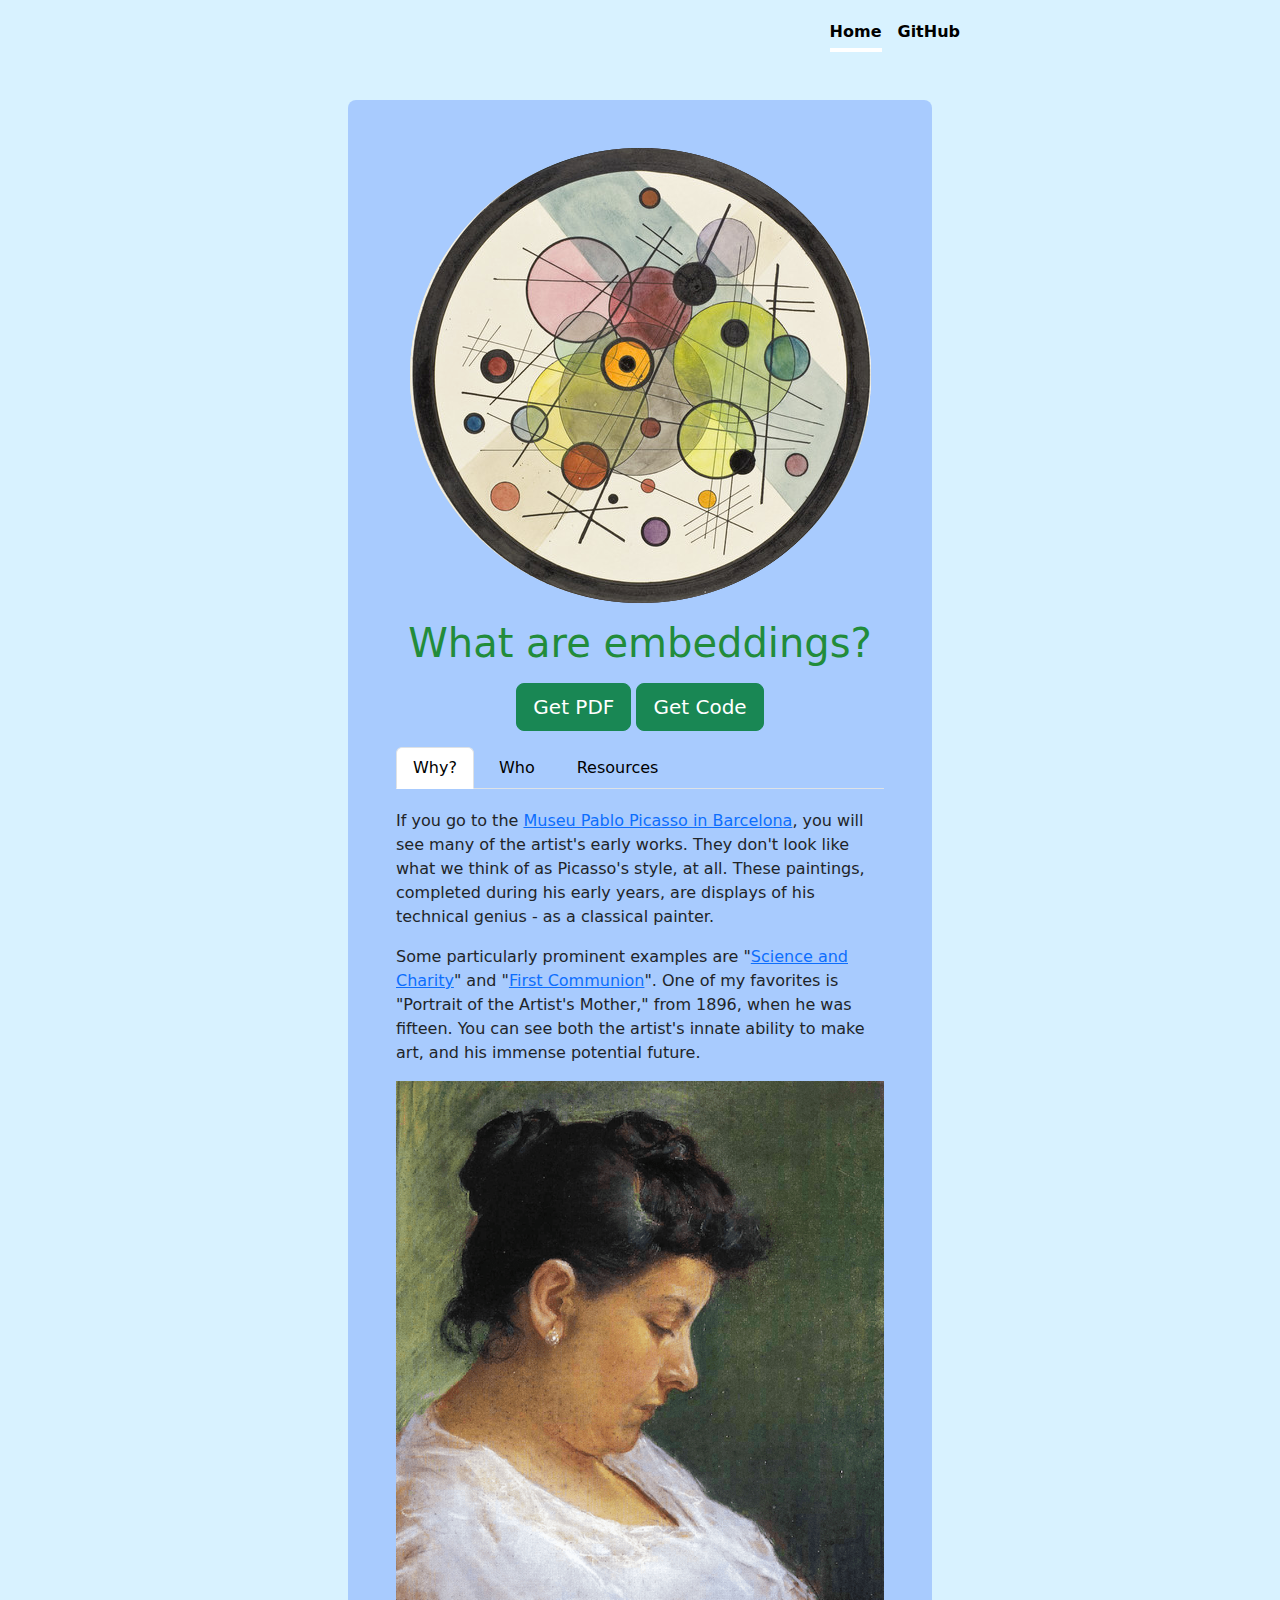
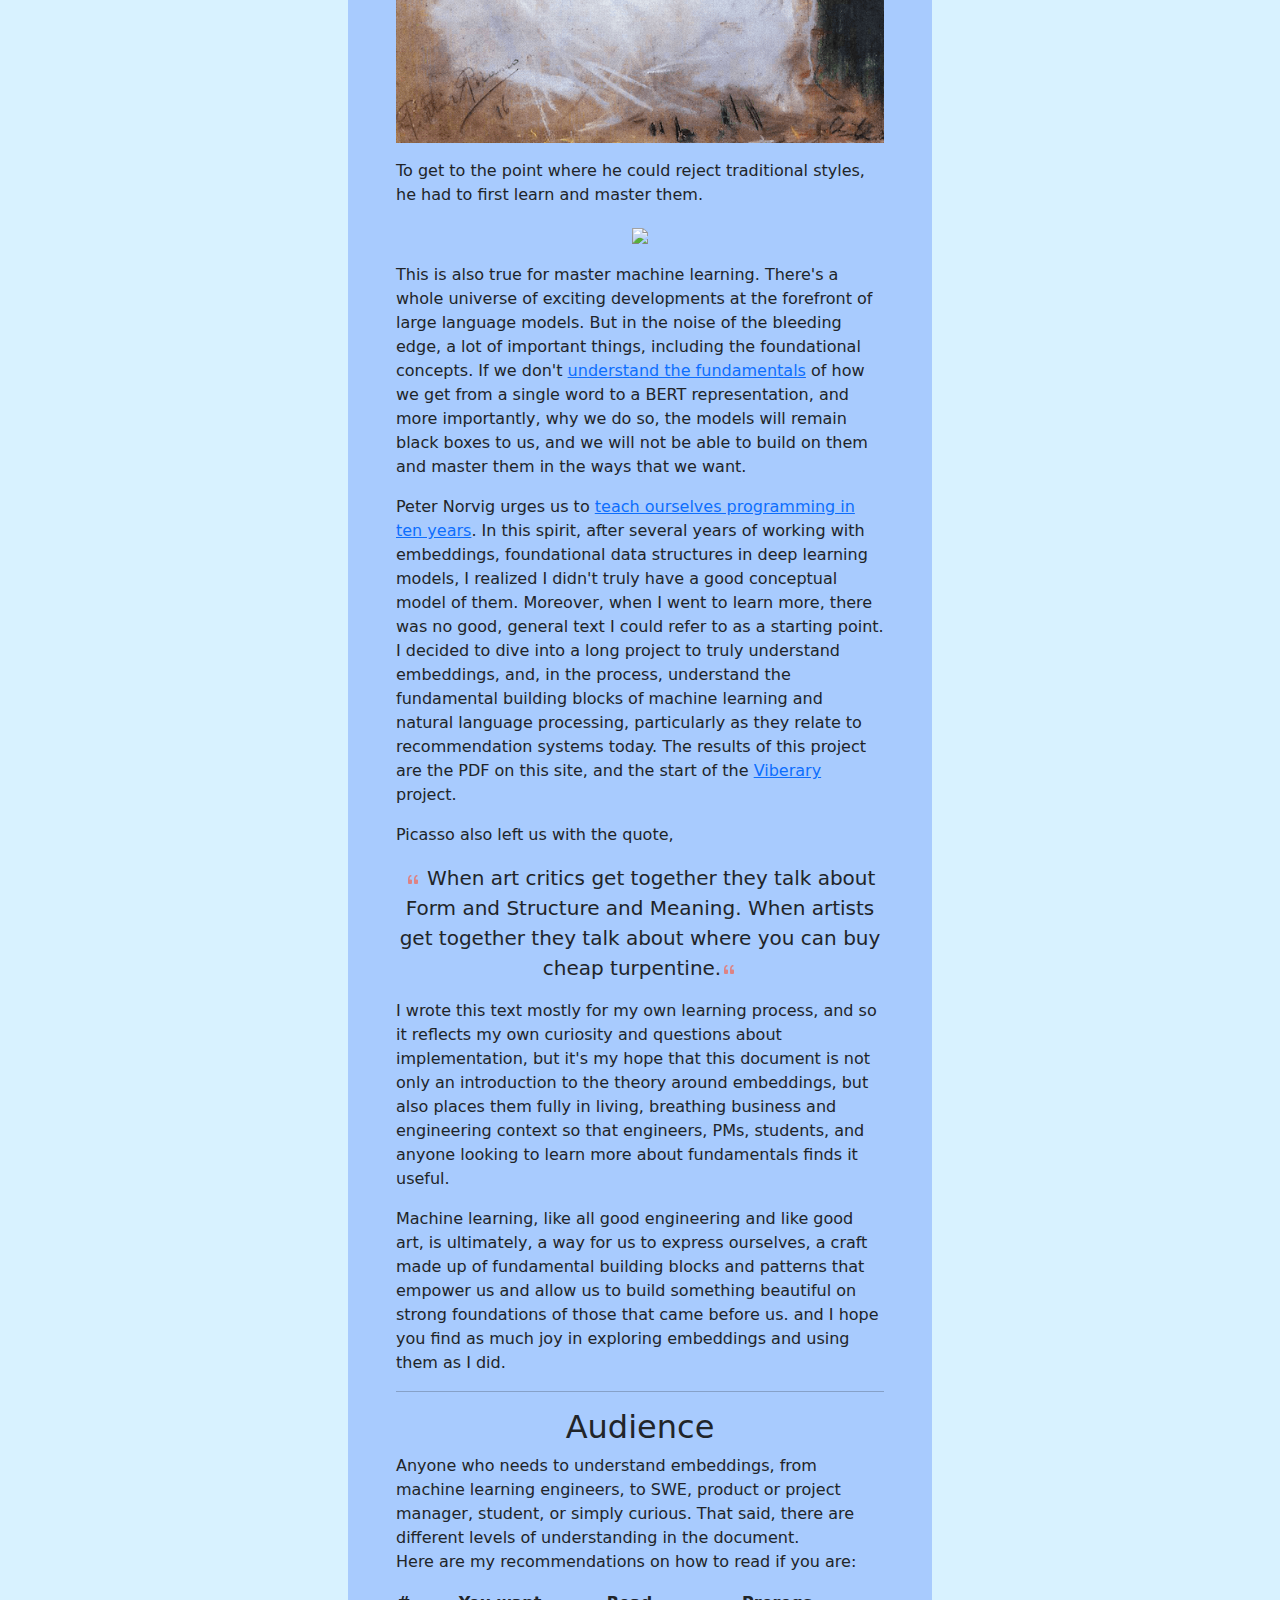
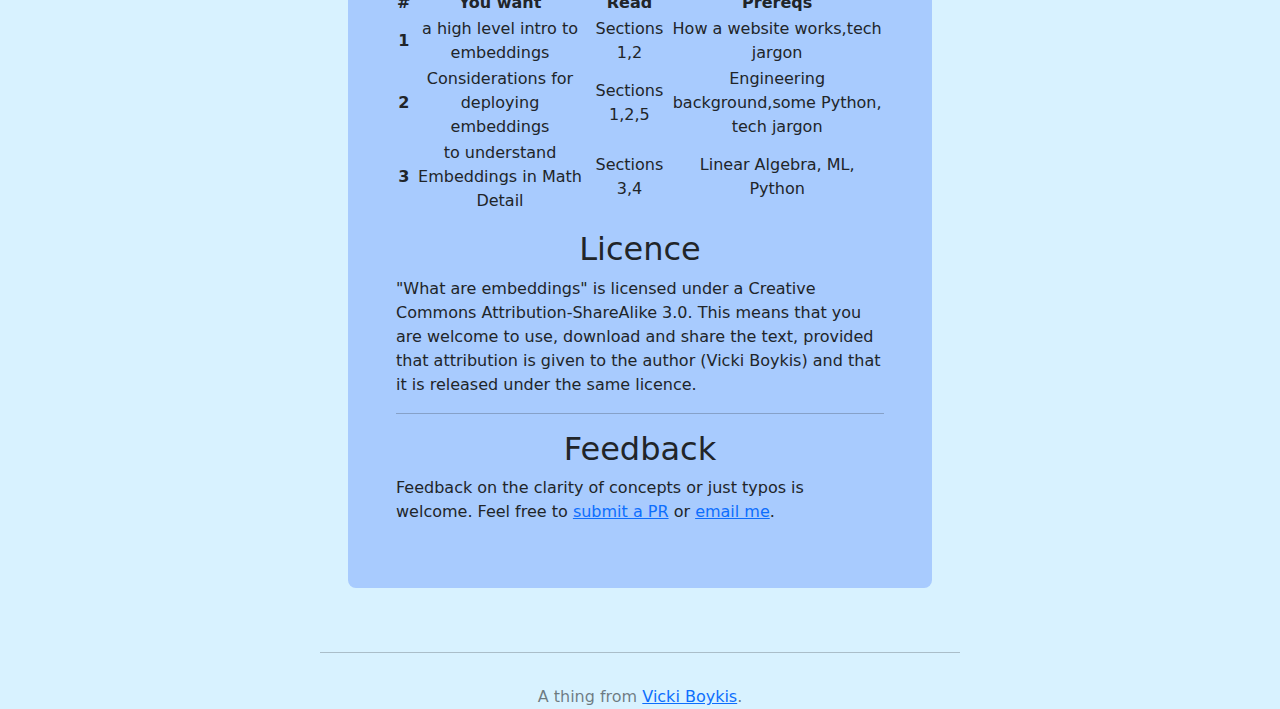
==== docs/index.html @ a4d30e8c "text" ====
<!doctype html>
<html lang="en" class="h-100">

<head>
    <title>What are embeddings?</title>
    <meta name="description" content="A deep-dive into machine learning embeddings. ">

    <!-- Google / Search Engine Tags -->
    <meta itemprop="name" content="machine learning, embeddings, deep learning, vector search">
    <meta itemprop="description" content="A deep-dive into machine learning embeddings. ">
    <meta itemprop="image"
        content="https://raw.githubusercontent.com/veekaybee/what_are_embeddings/site/docs/assets/kandinsky.png">

    <!-- Facebook Meta Tags -->
    <meta property="og:url" content="http://vickiboykis.com/what_are_embeddings/index.html">
    <meta property="og:type" content="website">
    <meta property="og:title" content="What are embeddings?">
    <meta property="og:description" content="A deep-dive into machine learning embeddings. ">
    <meta property="og:image"
        content="https://raw.githubusercontent.com/veekaybee/what_are_embeddings/site/docs/assets/kandinsky.png">

    <!-- Twitter Meta Tags -->
    <meta name="twitter:card" content="summary_large_image">
    <meta name="twitter:title" content="What are embeddings?">
    <meta name="twitter:description" content="A deep-dive into machine learning embeddings. ">
    <meta name="twitter:image"
        content="https://raw.githubusercontent.com/veekaybee/what_are_embeddings/site/docs/assets/kandinsky.png">

    <meta charset="utf-8">
    <meta name="viewport" content="width=device-width, initial-scale=1">

    <link rel="canonical" href="https://getbootstrap.com/docs/5.3/examples/cover/">

    <link href="assets/dist/css/bootstrap.min.css" rel="stylesheet">

    <style>
        .bd-placeholder-img {
            font-size: 1.125rem;
            text-anchor: middle;
            -webkit-user-select: none;
            -moz-user-select: none;
            user-select: none;
        }

        @media (min-width: 768px) {
            .bd-placeholder-img-lg {
                font-size: 3.5rem;
            }
        }

        .b-example-divider {
            height: 3rem;
            background-color: rgba(0, 0, 0, .1);
            border: solid rgba(0, 0, 0, .15);
            border-width: 1px 0;
            box-shadow: inset 0 .5em 1.5em rgba(0, 0, 0, .1), inset 0 .125em .5em rgba(0, 0, 0, .15);
        }

        .b-example-vr {
            flex-shrink: 0;
            width: 1.5rem;
            height: 100vh;
        }

        .bi {
            vertical-align: -.125em;
            fill: rgb(221, 131, 132);

        }

        .nav-scroller {
            position: relative;
            z-index: 2;
            height: 2.75rem;
            overflow-y: hidden;
        }

        .nav-scroller .nav {
            display: flex;
            flex-wrap: nowrap;
            padding-bottom: 1rem;
            margin-top: -1px;
            overflow-x: auto;
            text-align: center;
            white-space: nowrap;
            -webkit-overflow-scrolling: touch;
        }

        .blue-div {
            background-color: #a8cbfe;
            ;
        }

        .indigo-text {
            color: #228c3a !important;
        }

        .left-align {
            text-align: left;
        }

        .custom-padding {
            padding-top: 20px;
        }

        img {
            width: auto;
            max-width: 100%;
            height: auto;
        }

        td {
            white-space: normal !important;
            word-wrap: break-word;
        }

        table {
            table-layout: fixed;
        }
    </style>


    <!-- Custom styles for this template -->
    <link href="css/cover.css" rel="stylesheet">
</head>

<body class="text-center">

    <div class="cover-container d-flex w-100 h-100 p-3 mx-auto flex-column">
        <header class="mb-auto">
            <div>
                <nav class="nav nav-masthead justify-content-center text-primary float-md-end">
                    <a class="nav-link fw-bold py-1 px-0 active  text-primary" aria-current="page"
                        href="https://www.vickiboykis.com/what_are_embeddings">Home</a>
                    <a class="nav-link fw-bold py-1 px-0  text-primary"
                        href="https://github.com/veekaybee/what_are_embeddings">GitHub</a>
                </nav>
            </div>
        </header>

        <main class="px-3">
            <div class="container my-5">
                <div class="p-5 text-center blue-div rounded-3">
                    <p><img src="assets/kandinsky.png" width="150" height="150"></p>
                    <h1 class="text-body-emphasis text-primary indigo-text">What are embeddings?</h1>

                    <p class="lead">
                    <div class="row">
                        <div class="col-md-12">
                            <a href="https://github.com/veekaybee/what_are_embeddings/blob/main/embeddings.pdf" button
                                type="button" class="btn btn-lg btn-success mb-2 mb-md-0">Get PDF</a>
                            <a href="https://github.com/veekaybee/what_are_embeddings" button type="button"
                                class="btn btn-lg btn-success">Get Code</a>
                        </div>
                    </div>
                    </p>

                    <ul class="nav nav-tabs gap-2">
                        <li class="nav-item">
                            <a class="nav-link active" aria-current="page" href="index.html">Why?</a>
                        </li>
                        <li class="nav-item">
                            <a class="nav-link" href="about.html">Who</a>
                        </li>
                        <li class="nav-item">
                            <a class="nav-link" href="next.html">Resources</a>
                        </li>
                    </ul>


                    <div class="row custom-padding">
                        <div class="text-left gap-3">
                            <p class="left-align">If you go to the <a href="https://museupicassobcn.cat/en"> Museu Pablo
                                    Picasso in Barcelona</a>, you
                                will see many of the artist's early works. They don't look like what we think of as
                                Picasso's style, at all. These paintings, completed during his early years, are
                                displays of his technical genius - as a classical painter. </p>

                            <p class="left-align">Some particularly prominent examples are "<a
                                    href="https://en.wikipedia.org/wiki/Science_and_Charity">Science
                                    and Charity</a>" and "<a
                                    href="https://www.wikiart.org/en/pablo-picasso/first-communion-1896">First
                                    Communion</a>". One of my favorites is "Portrait of the
                                Artist's Mother," from 1896, when he was fifteen. You can see both the artist's
                                innate ability to make art, and his immense potential future. </p>

                            <p><img src="assets/portrait.png" width="300"></p>

                            <p class="left-align"> To get to the point where he could reject traditional styles, he had
                                to first learn and master them.
                            </p>

                            <p><img src="assets/yellow_hat.png" width="300"></p>

                            <p class="left-align"> This is also true for master machine learning.
                                There's a
                                whole universe
                                of exciting developments at the forefront of large language models. But in the noise of
                                the bleeding edge, a lot of
                                important
                                things, including the foundational concepts. If we don't
                                <a href="https://increment.com/software-architecture/architecture-for-generations/">
                                    understand the fundamentals</a> of how we get from a single word to a BERT
                                representation, and more importantly, why we do so,
                                the models will remain black boxes to us, and we will not be able to build on them and
                                master them in the ways
                                that we want.
                            </p>

                            <p class="left-align"> Peter Norvig urges us to <a
                                    href="https://norvig.com/21-days.html">teach ourselves programming in ten
                                    years</a>. In this spirit, after several years of working with embeddings,
                                foundational data structures in deep learning models,
                                I realized I didn't truly have a good conceptual model of them. Moreover, when I
                                went to learn more, there was no
                                good, general text I could refer to as a starting point.
                                </a>
                                I decided to dive into a long project to truly understand embeddings, and, in the
                                process,
                                understand the fundamental building
                                blocks of machine learning and natural language processing, particularly as they
                                relate to recommendation systems today. The results of this
                                project are the PDF on this site,
                                and the start of the <a href="http://viberary.pizza">Viberary</a> project. </p>

                            <p class=" left-align"> Picasso also left us with the quote,
                            <blockquote class="blockquote"><svg xmlns="http://www.w3.org/2000/svg" width="16"
                                    height="16" fill="currentColor" class="bi bi-quote" viewBox="0 0 16 16">
                                    <path
                                        d="M12 12a1 1 0 0 0 1-1V8.558a1 1 0 0 0-1-1h-1.388c0-.351.021-.703.062-1.054.062-.372.166-.703.31-.992.145-.29.331-.517.559-.683.227-.186.516-.279.868-.279V3c-.579 0-1.085.124-1.52.372a3.322 3.322 0 0 0-1.085.992 4.92 4.92 0 0 0-.62 1.458A7.712 7.712 0 0 0 9 7.558V11a1 1 0 0 0 1 1h2Zm-6 0a1 1 0 0 0 1-1V8.558a1 1 0 0 0-1-1H4.612c0-.351.021-.703.062-1.054.062-.372.166-.703.31-.992.145-.29.331-.517.559-.683.227-.186.516-.279.868-.279V3c-.579 0-1.085.124-1.52.372a3.322 3.322 0 0 0-1.085.992 4.92 4.92 0 0 0-.62 1.458A7.712 7.712 0 0 0 3 7.558V11a1 1 0 0 0 1 1h2Z" />
                                </svg>
                                When art
                                critics
                                get together they talk about Form and Structure and Meaning. When artists get
                                together
                                they talk about where you can buy cheap turpentine.<svg
                                    xmlns="http://www.w3.org/2000/svg" width="16" height="16" fill="currentColor"
                                    class="bi bi-quote" viewBox="0 0 16 16">
                                    <path
                                        d="M12 12a1 1 0 0 0 1-1V8.558a1 1 0 0 0-1-1h-1.388c0-.351.021-.703.062-1.054.062-.372.166-.703.31-.992.145-.29.331-.517.559-.683.227-.186.516-.279.868-.279V3c-.579 0-1.085.124-1.52.372a3.322 3.322 0 0 0-1.085.992 4.92 4.92 0 0 0-.62 1.458A7.712 7.712 0 0 0 9 7.558V11a1 1 0 0 0 1 1h2Zm-6 0a1 1 0 0 0 1-1V8.558a1 1 0 0 0-1-1H4.612c0-.351.021-.703.062-1.054.062-.372.166-.703.31-.992.145-.29.331-.517.559-.683.227-.186.516-.279.868-.279V3c-.579 0-1.085.124-1.52.372a3.322 3.322 0 0 0-1.085.992 4.92 4.92 0 0 0-.62 1.458A7.712 7.712 0 0 0 3 7.558V11a1 1 0 0 0 1 1h2Z" />
                                </svg></blockquote>
                            </p>
                            <p class=" left-align"> I wrote this text mostly for my own learning process, and so it
                                reflects my own curiosity and questions about implementation, but it's my
                                hope that this
                                document
                                is not
                                only an introduction to the theory around embeddings, but also places them fully in
                                living, breathing
                                business and engineering context so that engineers, PMs, students, and anyone
                                looking to
                                learn more about
                                fundamentals finds it useful.</p>

                            <p class=" left-align">Machine learning, like all good engineering and like good art, is
                                ultimately, a way for us to express ourselves, a craft made up of fundamental building
                                blocks and patterns that empower us and
                                allow us to build something
                                beautiful on strong foundations of those that came before us. and I hope you find as
                                much joy in exploring embeddings and using them
                                as I did.</p>

                            <hr>

                            <p class="left-align">
                            <h2>Audience </h2>
                            <p class=" left-align">
                                Anyone who needs to understand embeddings, from machine learning engineers, to SWE,
                                product
                                or project manager, student, or simply curious. That said, there are different levels of
                                understanding in
                                the
                                document. <br>
                                Here are my recommendations on how to read if you are:


                            <table class="table-responsive">
                                <thead>
                                    <tr>
                                        <th scope="col">#</th>
                                        <th scope="col">You want</th>
                                        <th scope="col">Read</th>
                                        <th scope="col">Prereqs</th>
                                    </tr>
                                </thead>
                                <tbody>
                                    <tr>
                                        <th scope="row">1</th>
                                        <td>a high level intro to embeddings</td>
                                        <td>Sections 1,2</td>
                                        <td>How a website works,tech jargon </td>
                                    </tr>
                                    <tr>
                                        <th scope="row">2</th>
                                        <td>Considerations for deploying embeddings</td>
                                        <td>Sections 1,2,5</td>
                                        <td>Engineering background,some Python, tech jargon</td>
                                    </tr>
                                    <tr>
                                        <th scope="row">3</th>
                                        <td>to understand Embeddings in Math Detail</td>
                                        <td>Sections 3,4</td>
                                        <td>Linear Algebra, ML, Python</td>
                                    </tr>
                                </tbody>
                            </table>

                            <p class="left-align">
                            <h2>Licence </h2>

                            <p class="left-align">"What are embeddings" is licensed under a Creative Commons
                                Attribution-ShareAlike
                                3.0. This means that you are welcome to use, download and share the text, provided that
                                attribution is given to the author (Vicki Boykis) and that it is released under the same
                                licence.
                            </p>

                            <hr>

                            <p class="left-align">
                            <h2>Feedback </h2>

                            <p class="left-align">Feedback on the clarity of concepts or just typos is welcome. Feel
                                free to <a href="https://github.com/veekaybee/what_are_embeddings">submit a PR</a> or
                                <a href="mailto:vickiboykis@gmail.com">email me</a>.
                            </p>


                        </div>

                    </div>
                </div>
            </div>
        </main>
        <hr>
    </div></a>


    <footer class="mt-auto text-black-50">
        <p>A thing from <a href="https://vickiboykis.com/">Vicki Boykis</a>.</p>
    </footer>
    </div>

</body>



</html>
---- docs/css/cover.css ----
/*
 * Globals
 */


/* Custom default button */
.btn-light,
.btn-light:hover,
.btn-light:focus {
  color: #333;
  text-shadow: none;
  /* Prevent inheritance from `body` */
}

.text-bg-dark {
  color: black !important;
  background-color: white !important;
}

.nav-link {
  color: black !important;
}


/*
 * Base structure
 */

body {
  text-shadow: none;
  box-shadow: none;
  background-color: rgb(216, 242, 255);
}

.cover-container {
  max-width: 42em;
}


/*
 * Header
 */

.nav-masthead .nav-link {
  color: black;
  border-bottom: .25rem solid transparent;
}

.nav-masthead .nav-link:hover,
.nav-masthead .nav-link:focus {
  border-bottom-color: black;
}

.nav-masthead .nav-link+.nav-link {
  margin-left: 1rem;
}

.nav-masthead .active {
  color: #fff;
  border-bottom-color: #fff;
}
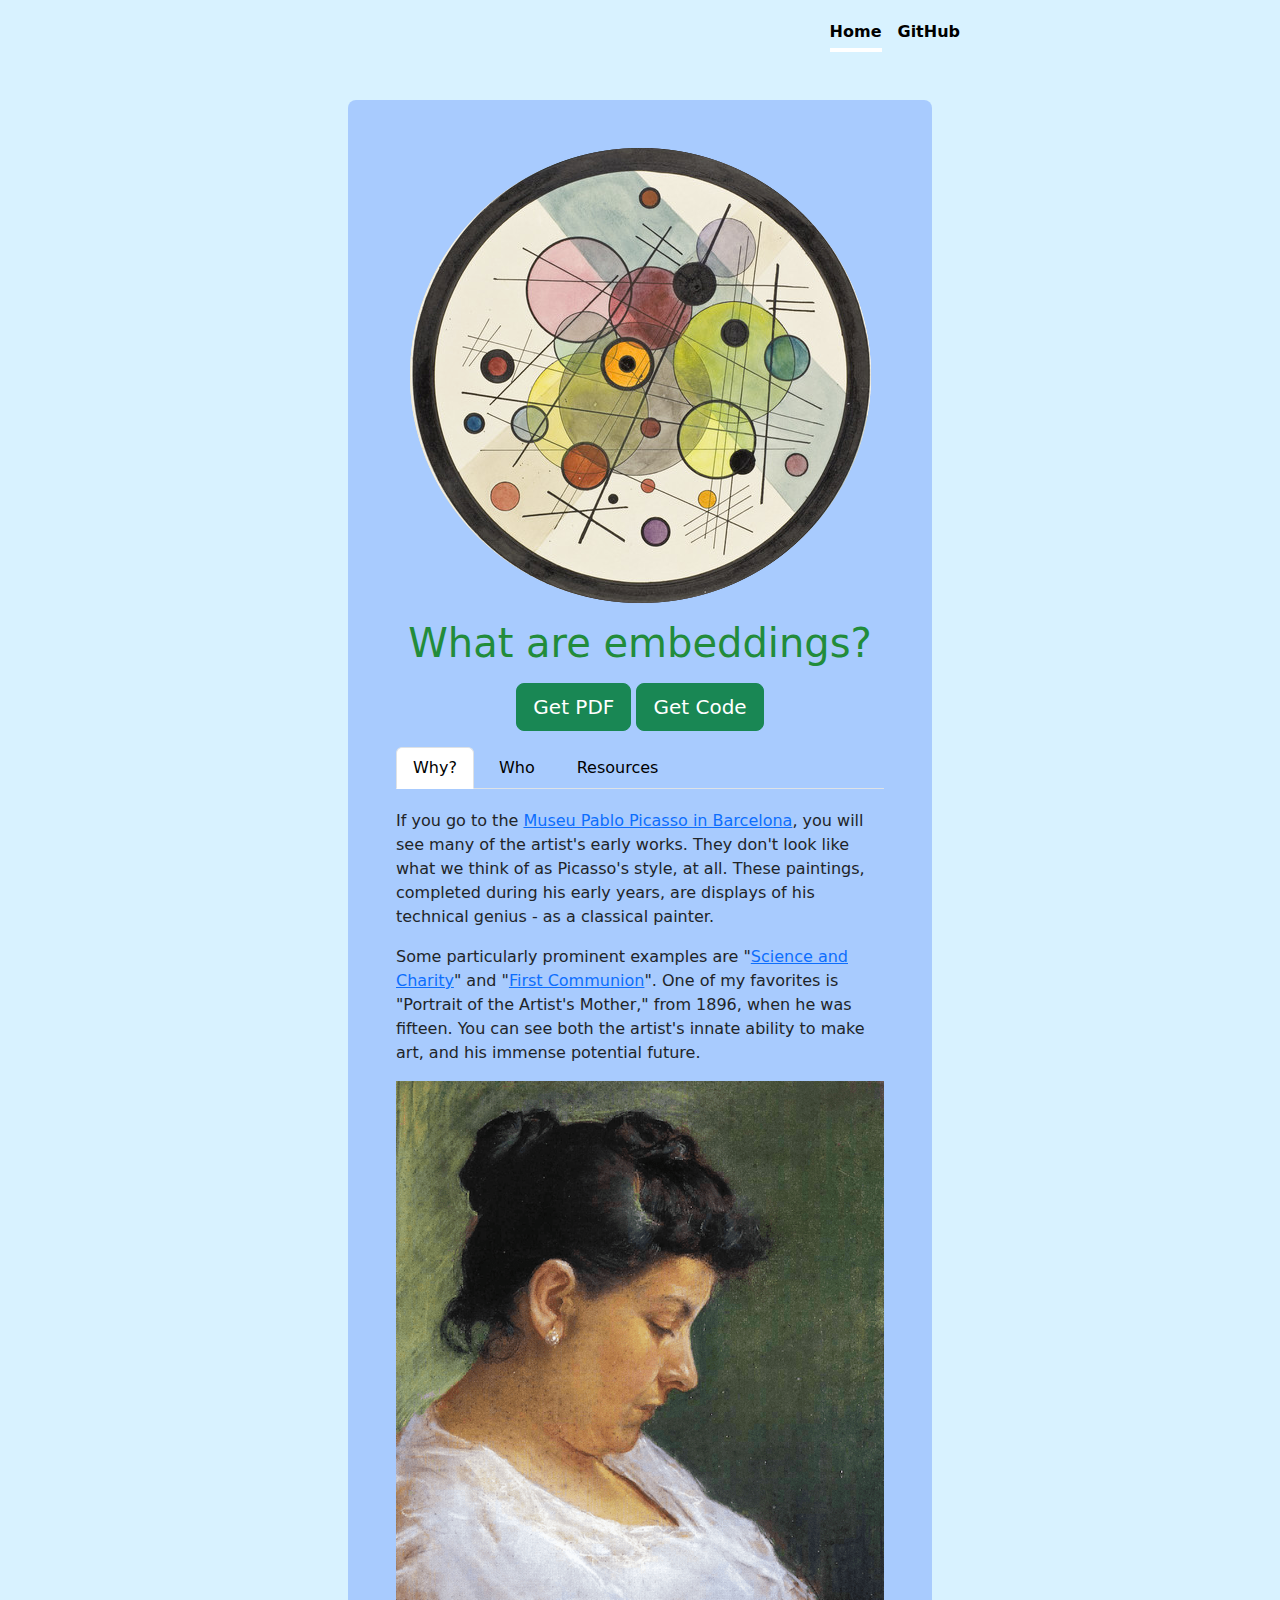
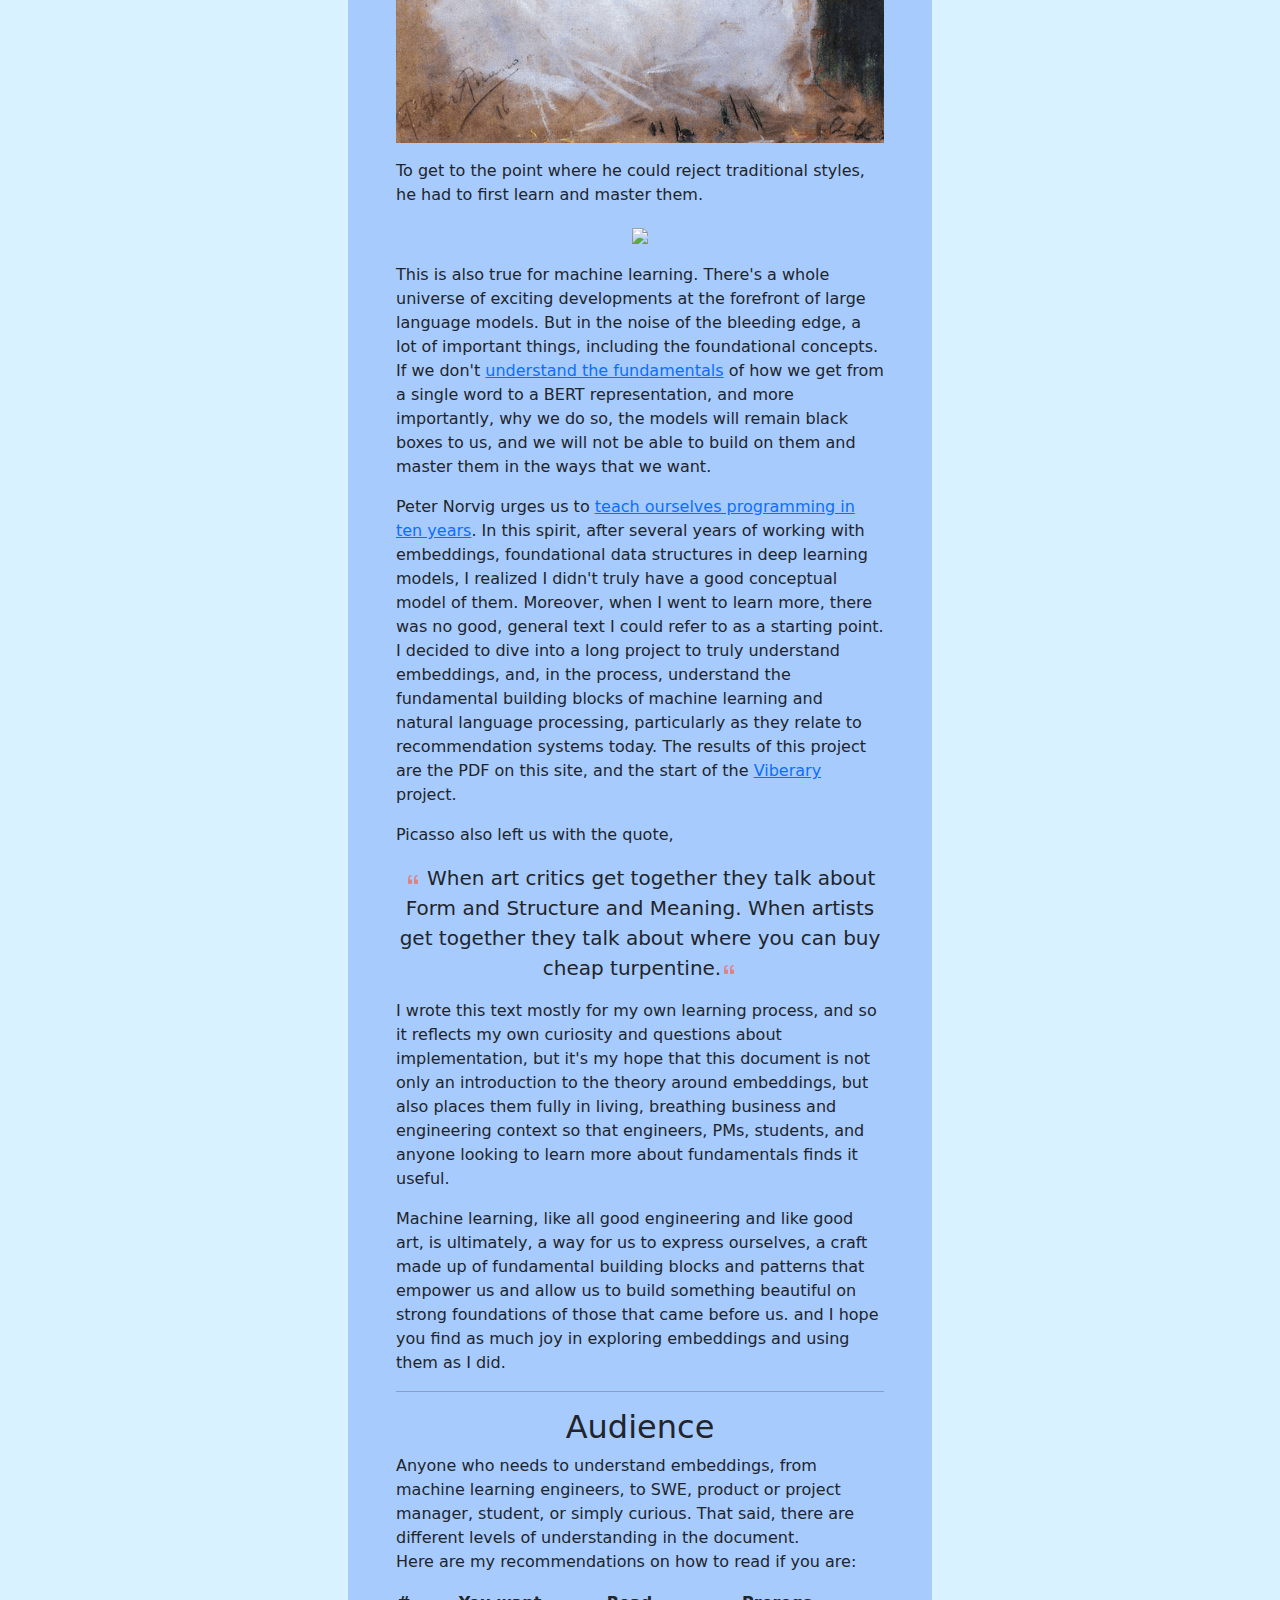
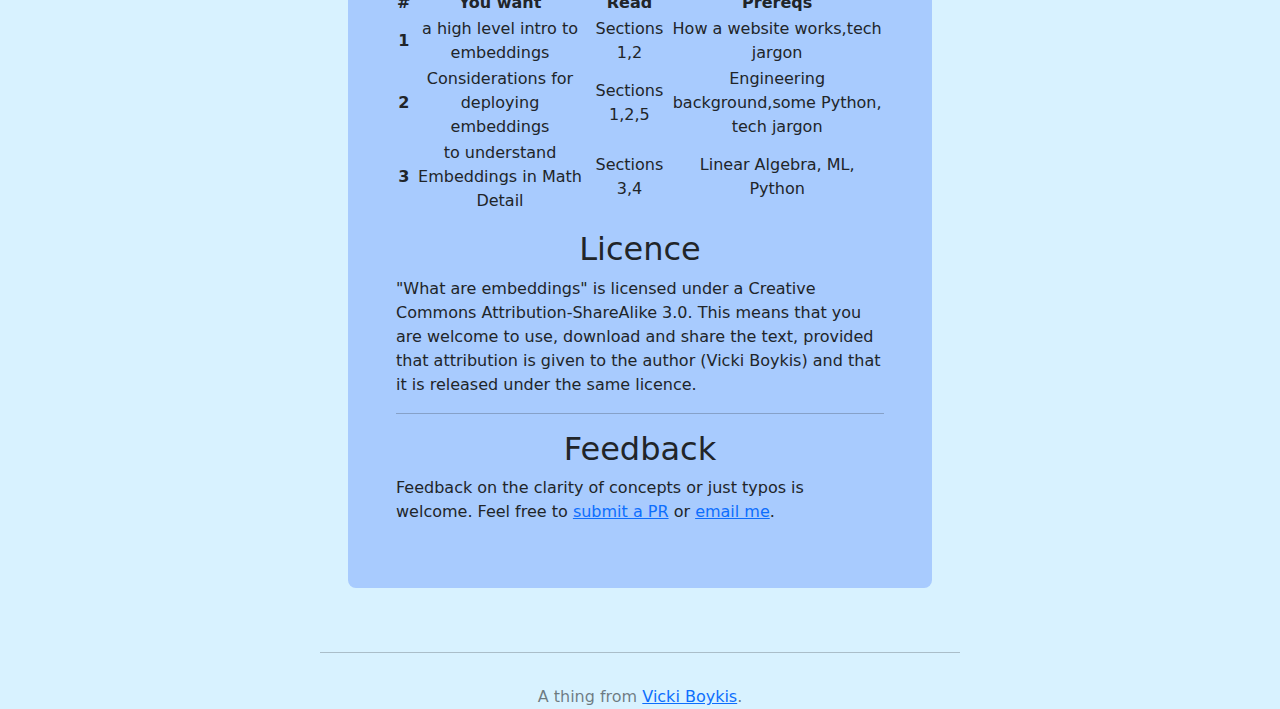
==== commit 8c857907: "typo fix" ====
--- a/docs/index.html
+++ b/docs/index.html
@@ -192,7 +192,7 @@
 
                             <p><img src="assets/yellow_hat.png" width="300"></p>
 
-                            <p class="left-align"> This is also true for master machine learning.
+                            <p class="left-align"> This is also true for machine learning.
                                 There's a
                                 whole universe
                                 of exciting developments at the forefront of large language models. But in the noise of
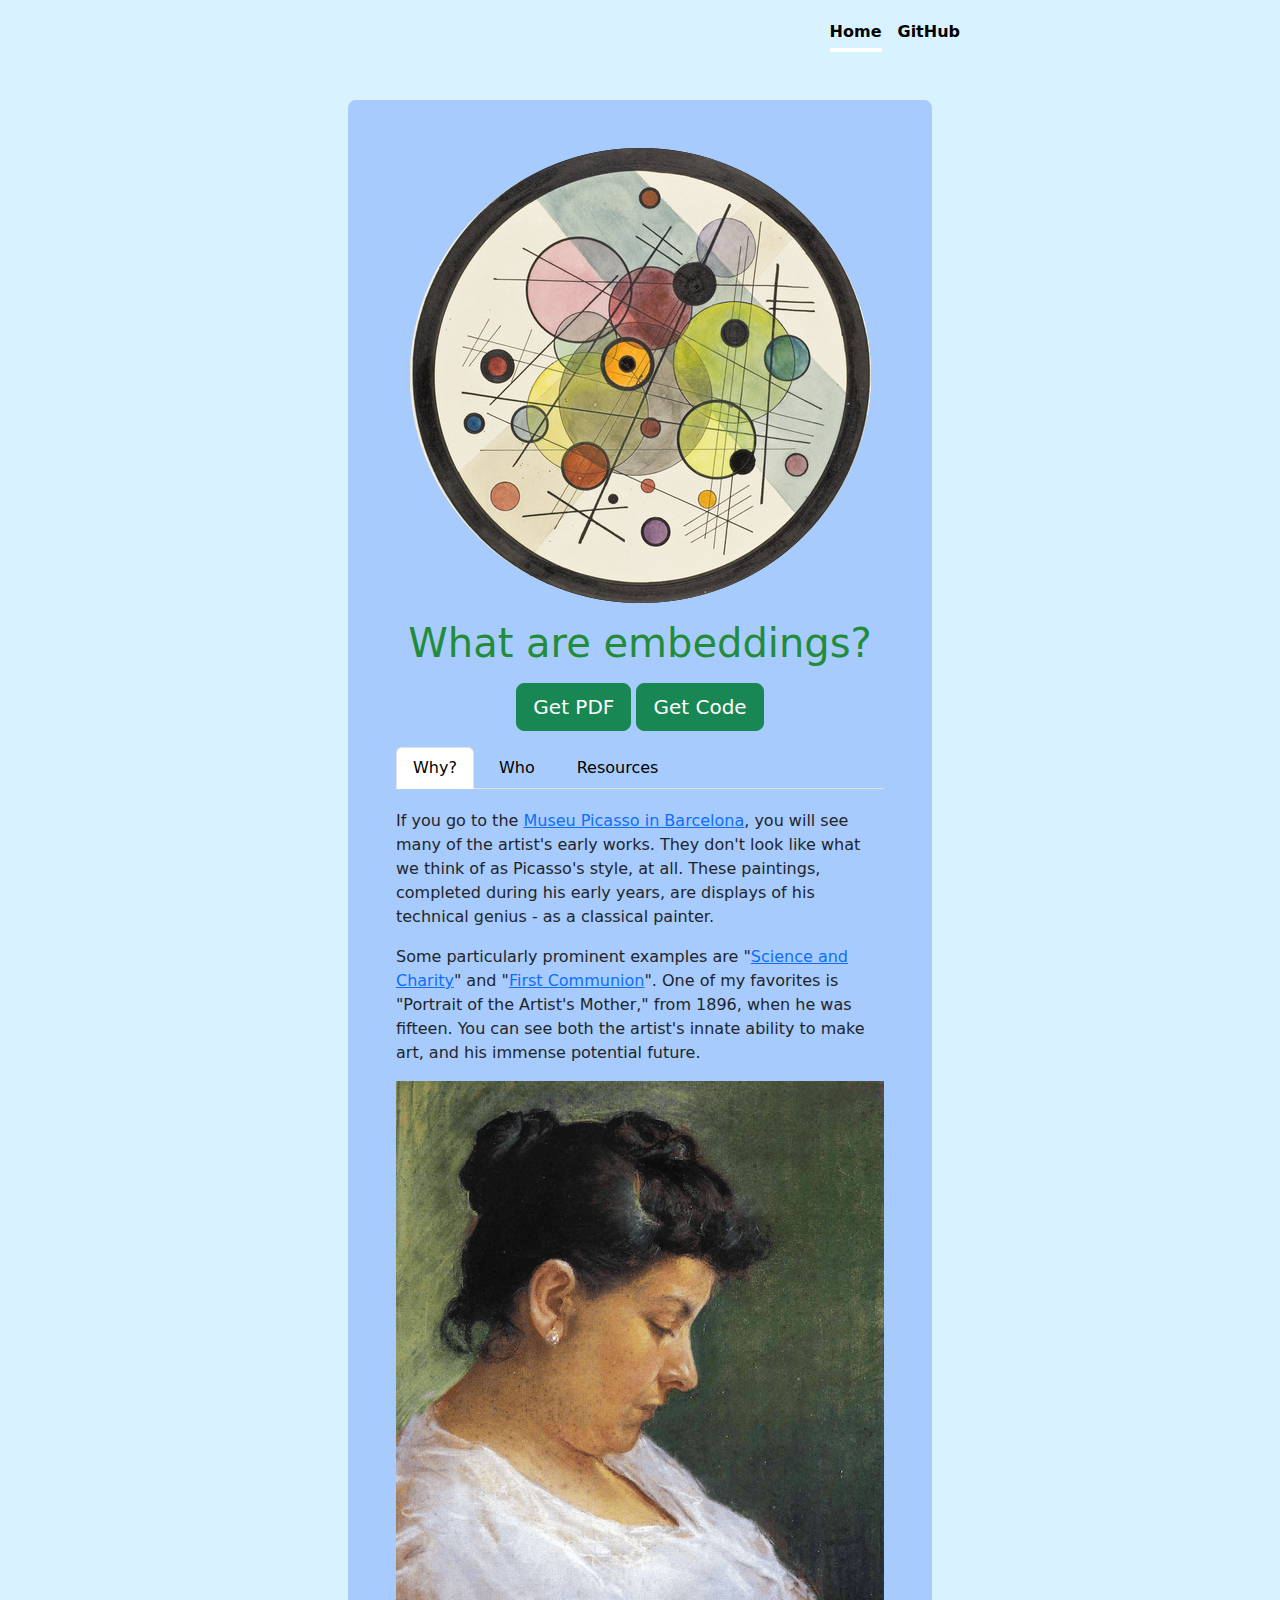
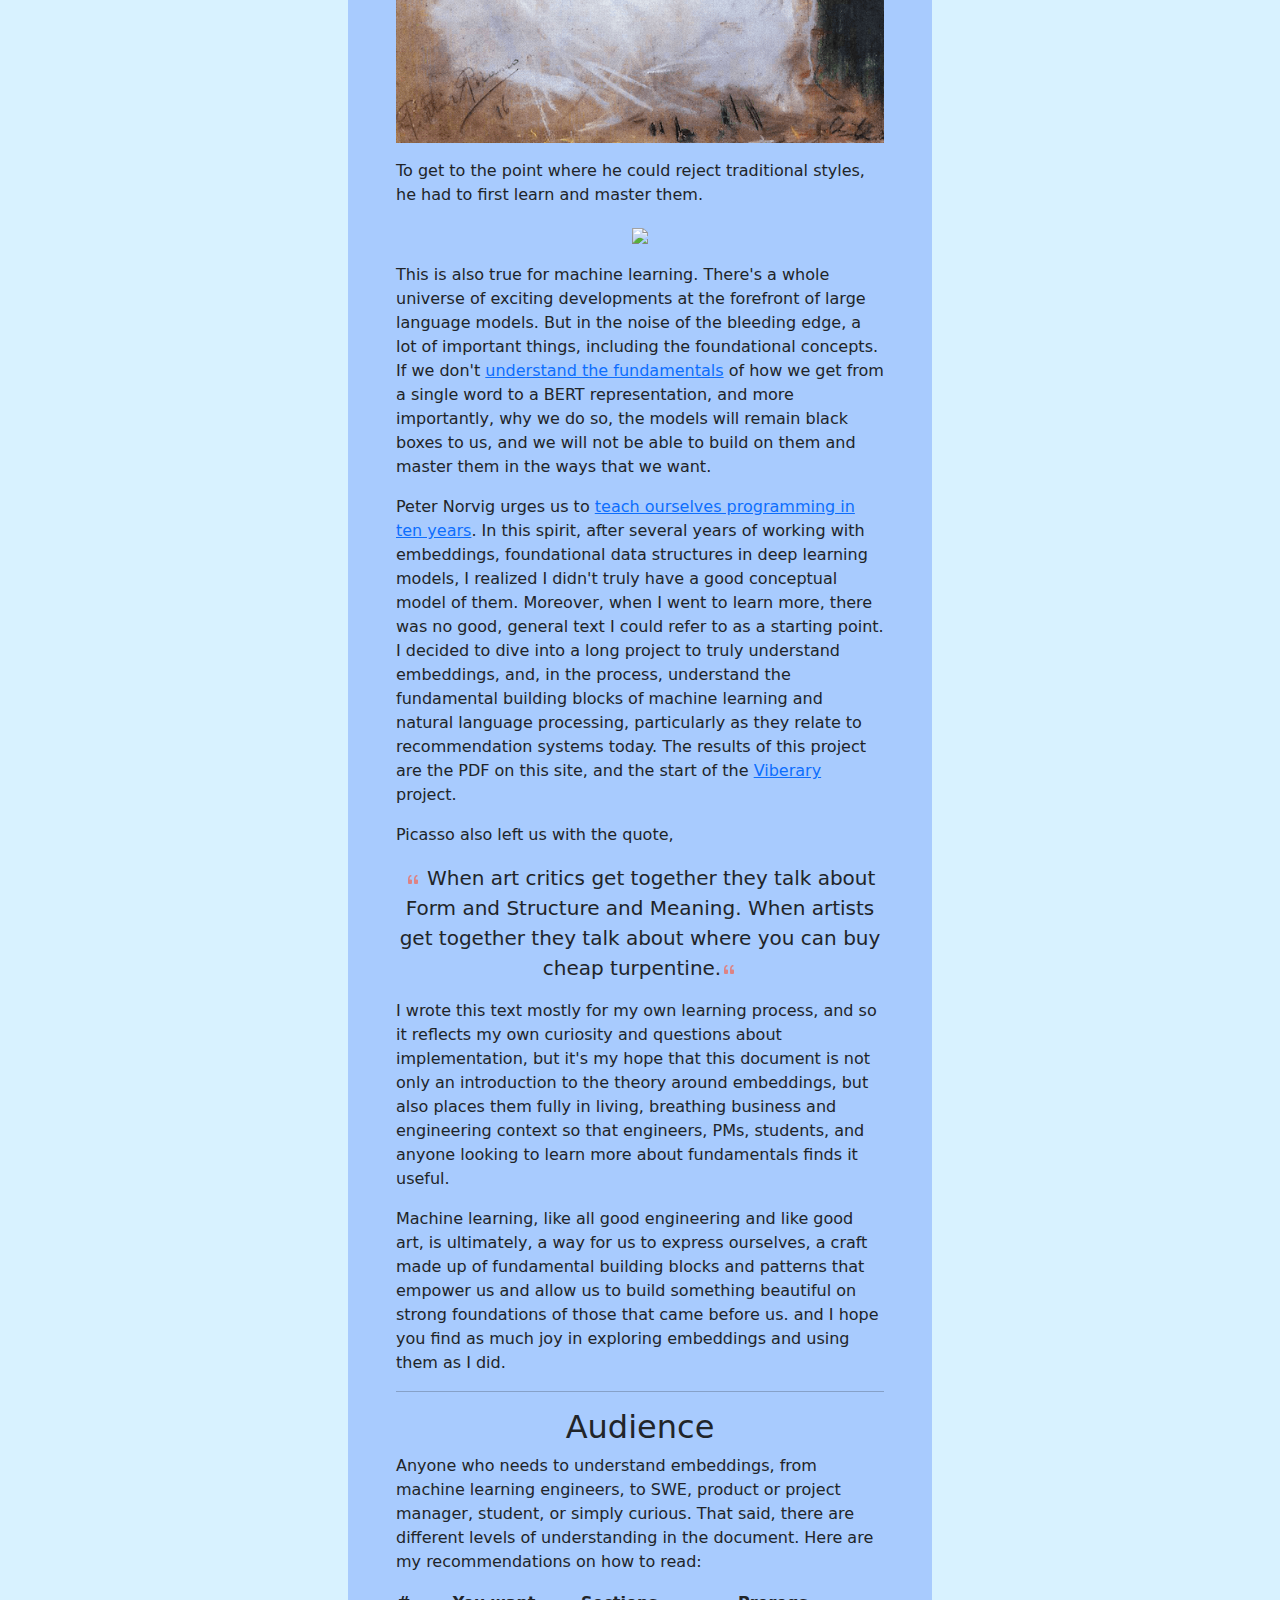
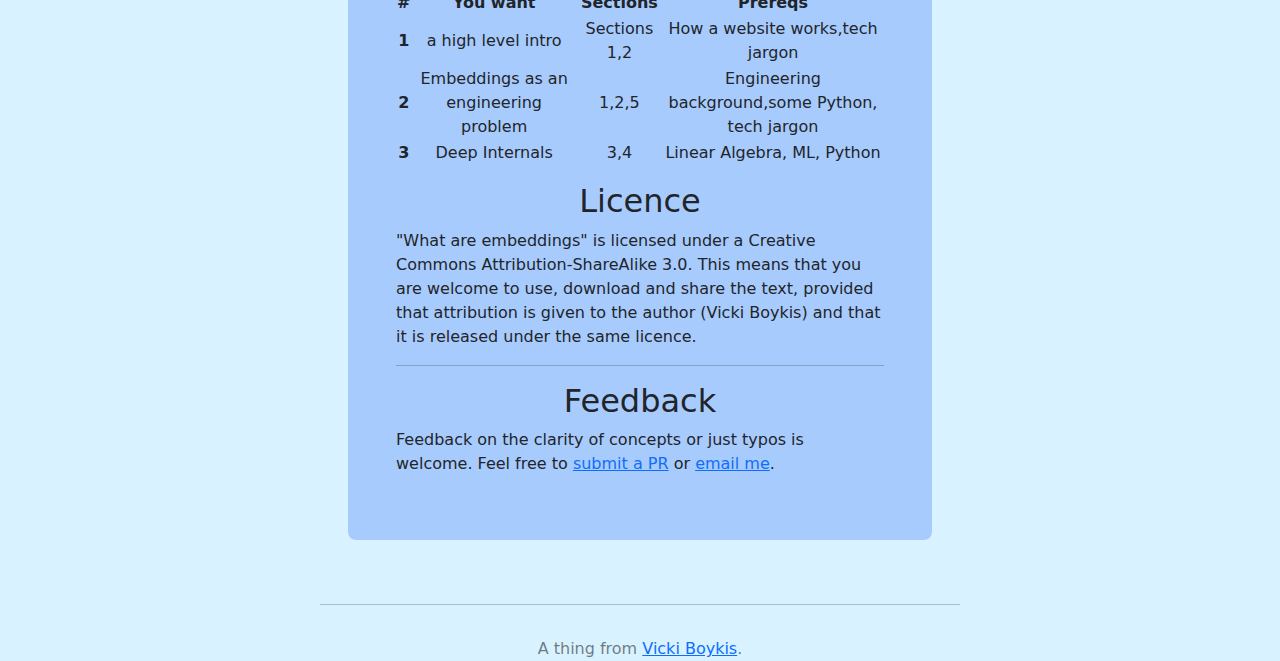
==== commit 74e3a4d3: "link" ====
--- a/docs/index.html
+++ b/docs/index.html
@@ -170,7 +170,7 @@
 
                     <div class="row custom-padding">
                         <div class="text-left gap-3">
-                            <p class="left-align">If you go to the <a href="https://museupicassobcn.cat/en"> Museu Pablo
+                            <p class="left-align">If you go to the <a href="https://museupicassobcn.cat/en"> Museu
                                     Picasso in Barcelona</a>, you
                                 will see many of the artist's early works. They don't look like what we think of as
                                 Picasso's style, at all. These paintings, completed during his early years, are
@@ -270,8 +270,7 @@
                                 or project manager, student, or simply curious. That said, there are different levels of
                                 understanding in
                                 the
-                                document. <br>
-                                Here are my recommendations on how to read if you are:
+                                document. Here are my recommendations on how to read:
 
 
                             <table class="table-responsive">
@@ -279,27 +278,27 @@
                                     <tr>
                                         <th scope="col">#</th>
                                         <th scope="col">You want</th>
-                                        <th scope="col">Read</th>
+                                        <th scope="col">Sections</th>
                                         <th scope="col">Prereqs</th>
                                     </tr>
                                 </thead>
                                 <tbody>
                                     <tr>
                                         <th scope="row">1</th>
-                                        <td>a high level intro to embeddings</td>
+                                        <td>a high level intro</td>
                                         <td>Sections 1,2</td>
                                         <td>How a website works,tech jargon </td>
                                     </tr>
                                     <tr>
                                         <th scope="row">2</th>
-                                        <td>Considerations for deploying embeddings</td>
-                                        <td>Sections 1,2,5</td>
+                                        <td>Embeddings as an engineering problem</td>
+                                        <td>1,2,5</td>
                                         <td>Engineering background,some Python, tech jargon</td>
                                     </tr>
                                     <tr>
                                         <th scope="row">3</th>
-                                        <td>to understand Embeddings in Math Detail</td>
-                                        <td>Sections 3,4</td>
+                                        <td>Deep Internals</td>
+                                        <td>3,4</td>
                                         <td>Linear Algebra, ML, Python</td>
                                     </tr>
                                 </tbody>
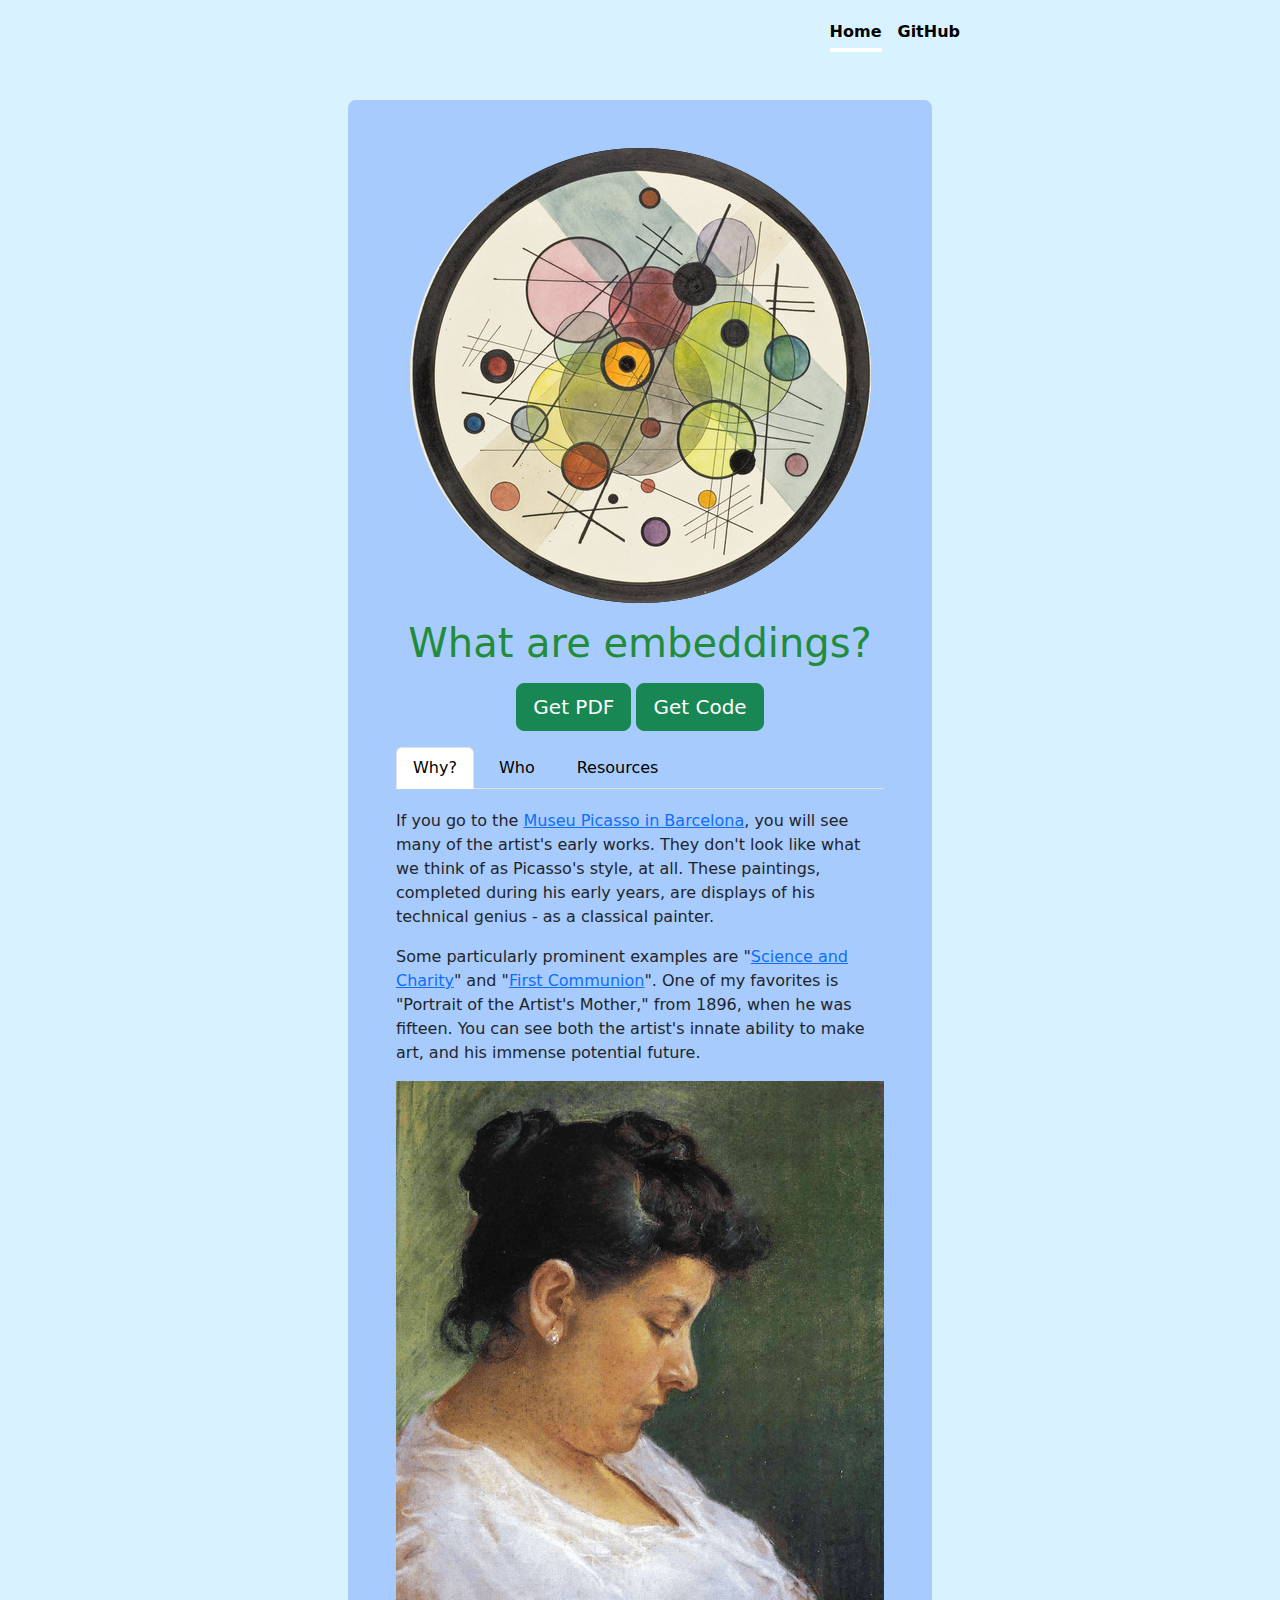
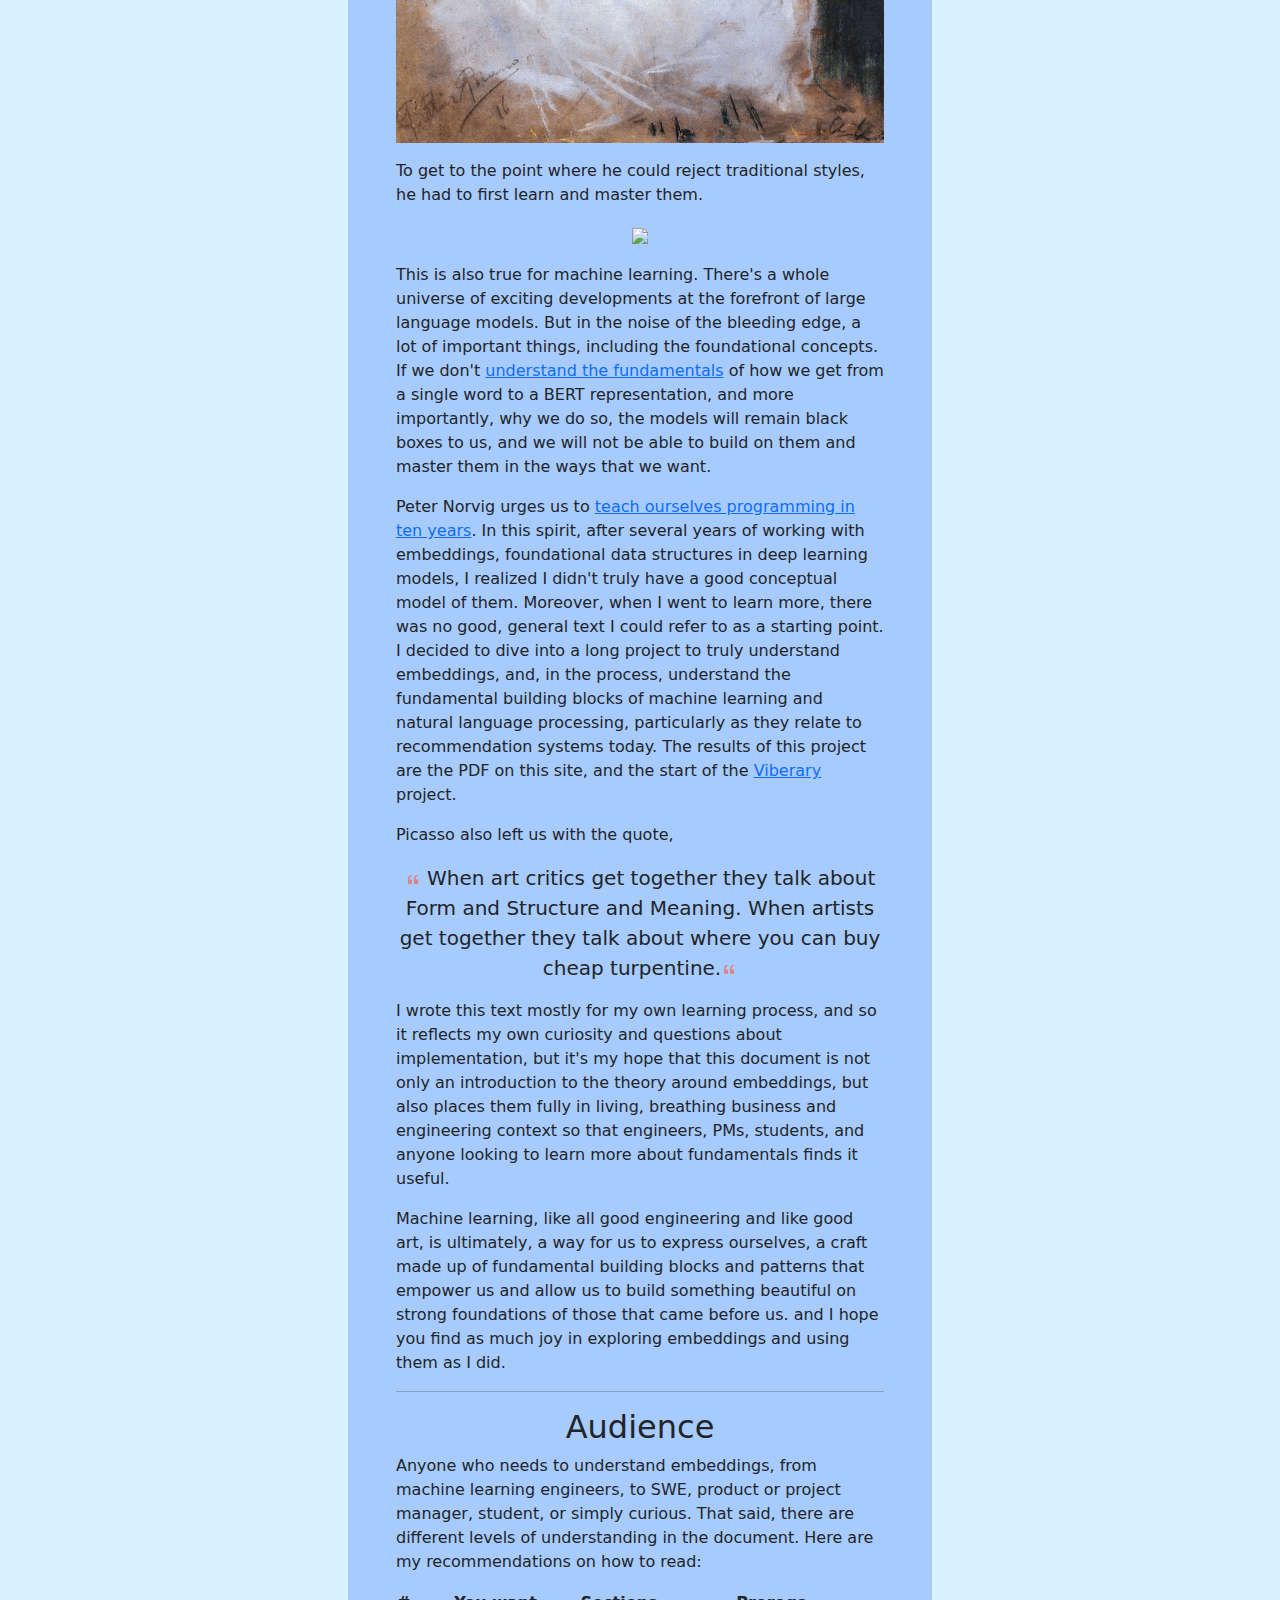
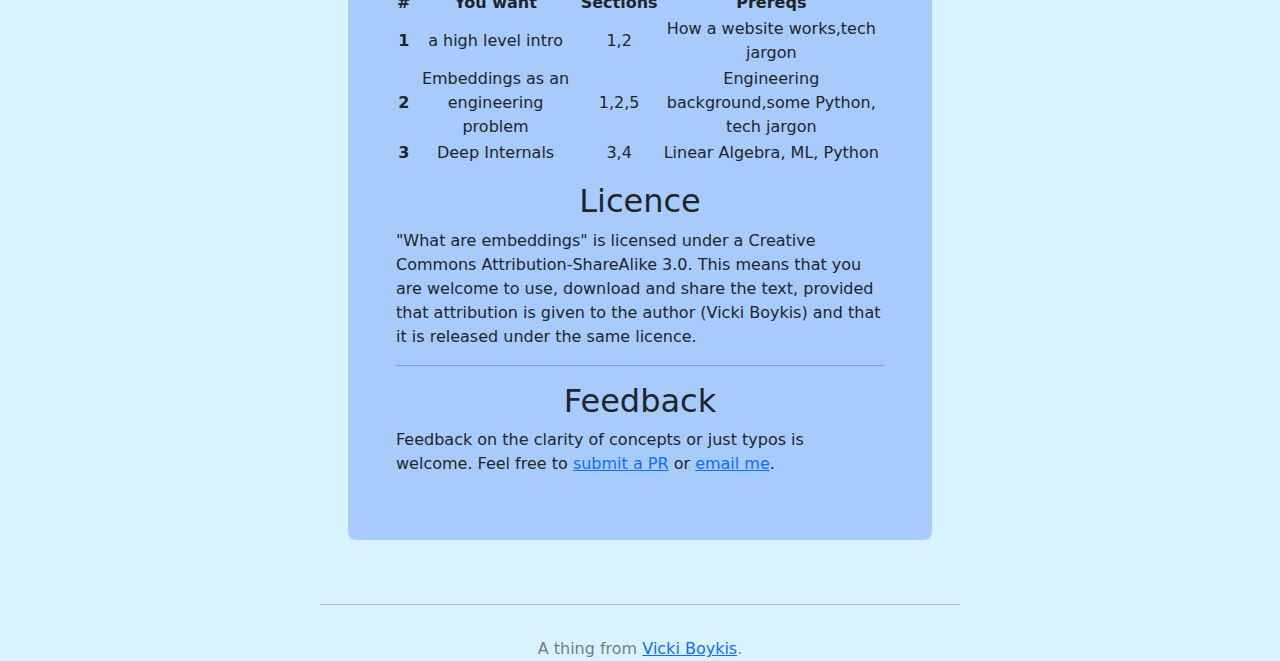
==== commit 6b45ec5f: "fix table" ====
--- a/docs/index.html
+++ b/docs/index.html
@@ -286,7 +286,7 @@
                                     <tr>
                                         <th scope="row">1</th>
                                         <td>a high level intro</td>
-                                        <td>Sections 1,2</td>
+                                        <td>1,2</td>
                                         <td>How a website works,tech jargon </td>
                                     </tr>
                                     <tr>
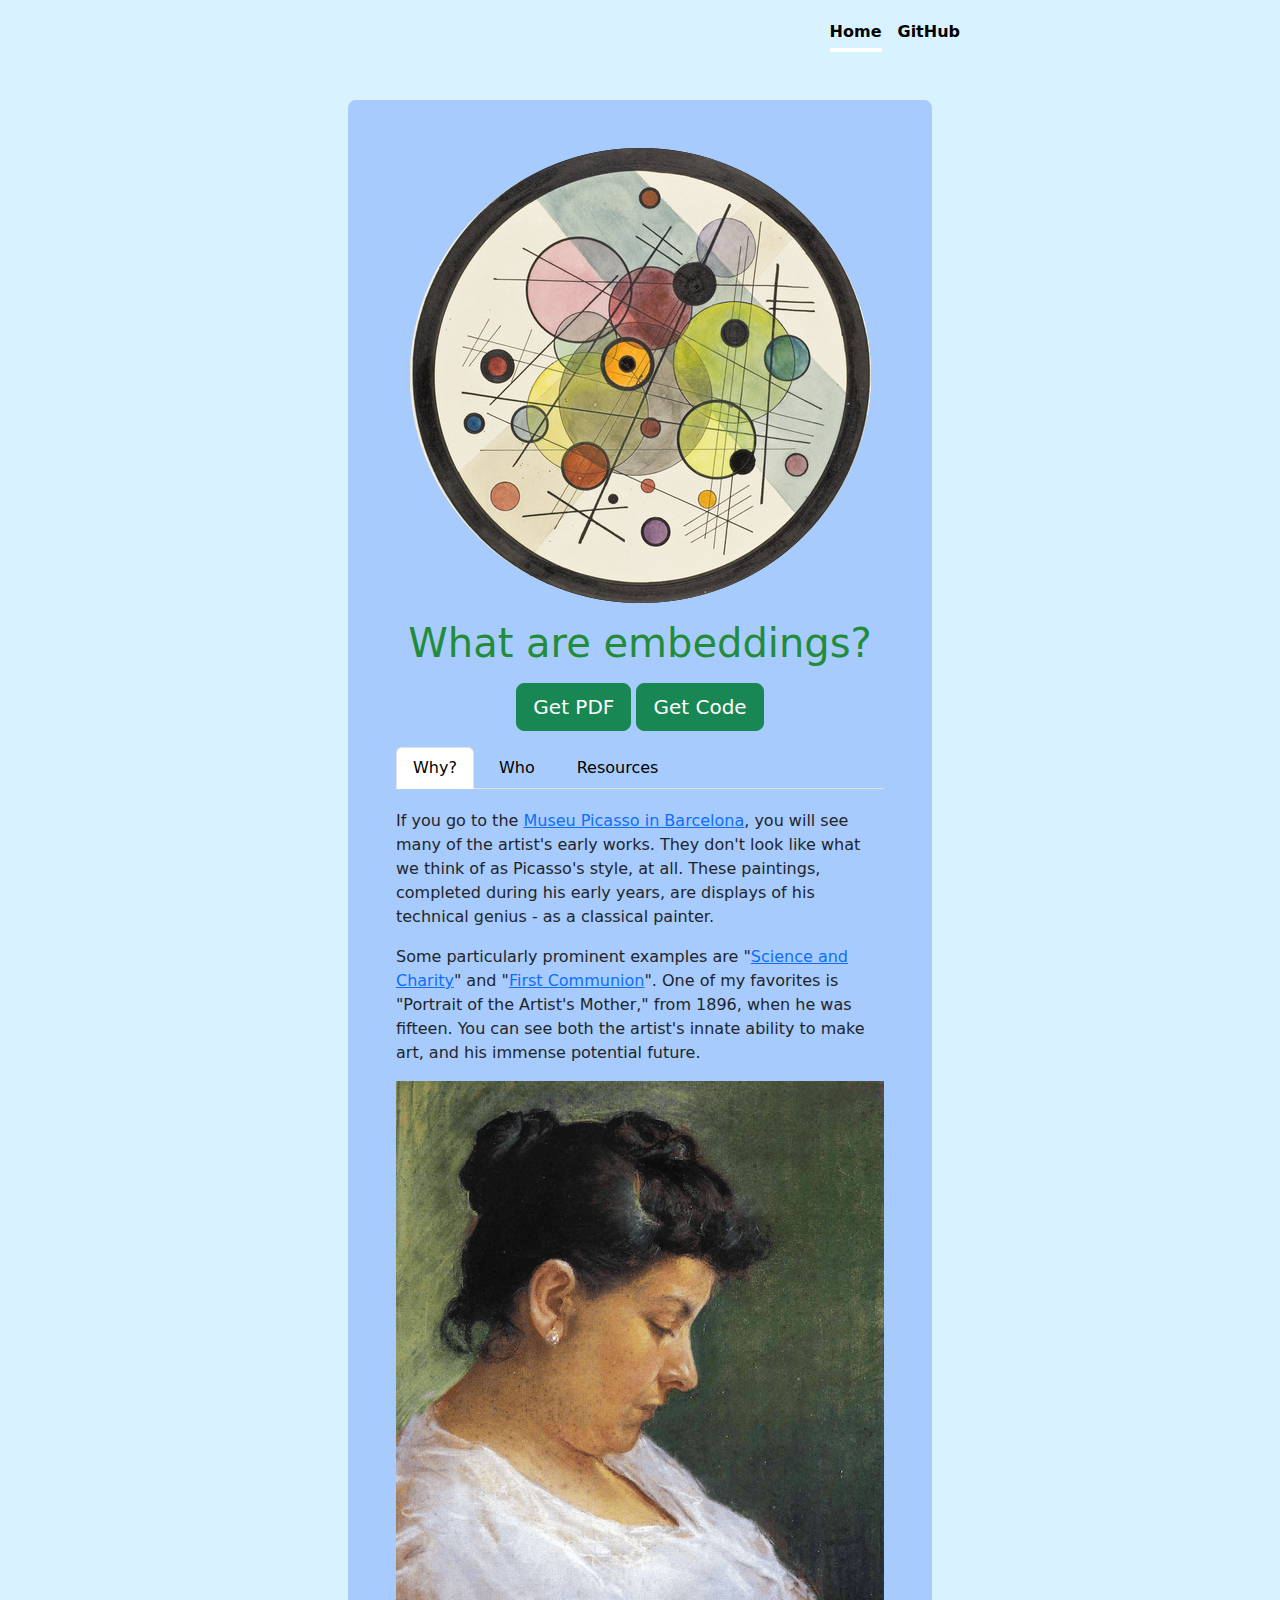
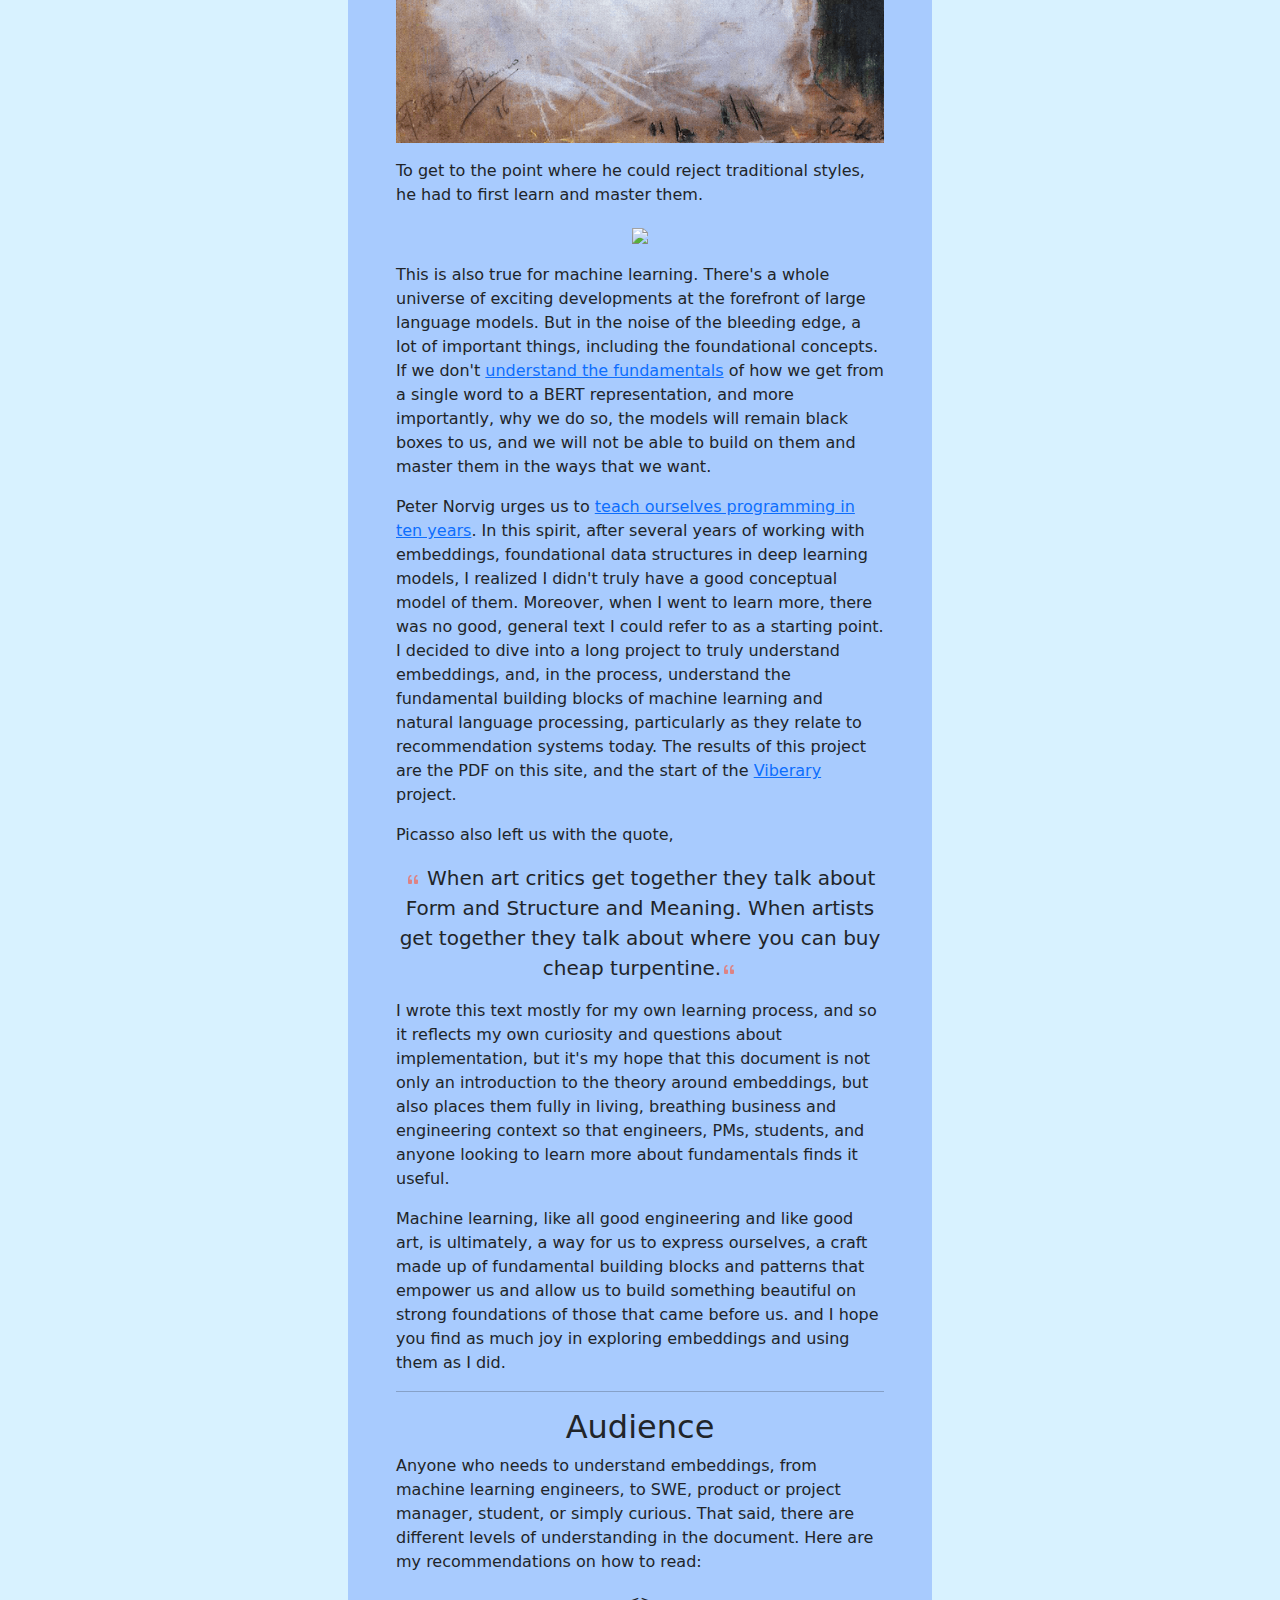
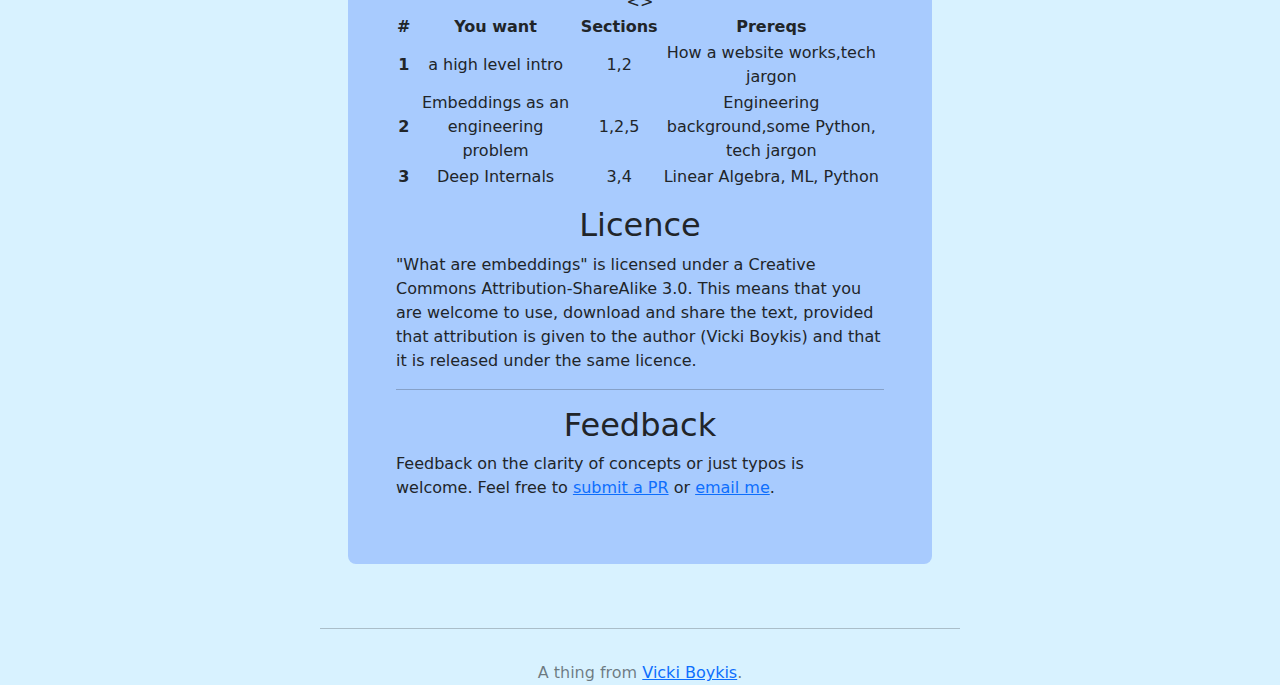
==== commit c123355b: "table" ====
--- a/docs/index.html
+++ b/docs/index.html
@@ -272,45 +272,48 @@
                                 the
                                 document. Here are my recommendations on how to read:
 
-
-                            <table class="table-responsive">
-                                <thead>
-                                    <tr>
-                                        <th scope="col">#</th>
-                                        <th scope="col">You want</th>
-                                        <th scope="col">Sections</th>
-                                        <th scope="col">Prereqs</th>
-                                    </tr>
-                                </thead>
-                                <tbody>
-                                    <tr>
-                                        <th scope="row">1</th>
-                                        <td>a high level intro</td>
-                                        <td>1,2</td>
-                                        <td>How a website works,tech jargon </td>
-                                    </tr>
-                                    <tr>
-                                        <th scope="row">2</th>
-                                        <td>Embeddings as an engineering problem</td>
-                                        <td>1,2,5</td>
-                                        <td>Engineering background,some Python, tech jargon</td>
-                                    </tr>
-                                    <tr>
-                                        <th scope="row">3</th>
-                                        <td>Deep Internals</td>
-                                        <td>3,4</td>
-                                        <td>Linear Algebra, ML, Python</td>
-                                    </tr>
-                                </tbody>
-                            </table>
+                            <div class="table-responsive">
+                                <table class="table-responsive w-auto">
+                                    <<thead class="thead-light">>
+                                        <tr>
+                                            <th scope="col">#</th>
+                                            <th scope="col">You want</th>
+                                            <th scope="col">Sections</th>
+                                            <th scope="col">Prereqs</th>
+                                        </tr>
+                                        </thead>
+                                        <tbody>
+                                            <tr>
+                                                <th scope="row">1</th>
+                                                <td>a high level intro</td>
+                                                <td>1,2</td>
+                                                <td>How a website works,tech jargon </td>
+                                            </tr>
+                                            <tr>
+                                                <th scope="row">2</th>
+                                                <td>Embeddings as an engineering problem</td>
+                                                <td>1,2,5</td>
+                                                <td>Engineering background,some Python, tech jargon</td>
+                                            </tr>
+                                            <tr>
+                                                <th scope="row">3</th>
+                                                <td>Deep Internals</td>
+                                                <td>3,4</td>
+                                                <td>Linear Algebra, ML, Python</td>
+                                            </tr>
+                                        </tbody>
+                                </table>
+                            </div>
 
                             <p class="left-align">
                             <h2>Licence </h2>
 
                             <p class="left-align">"What are embeddings" is licensed under a Creative Commons
                                 Attribution-ShareAlike
-                                3.0. This means that you are welcome to use, download and share the text, provided that
-                                attribution is given to the author (Vicki Boykis) and that it is released under the same
+                                3.0. This means that you are welcome to use, download and share the text, provided
+                                that
+                                attribution is given to the author (Vicki Boykis) and that it is released under the
+                                same
                                 licence.
                             </p>
 
@@ -320,7 +323,8 @@
                             <h2>Feedback </h2>
 
                             <p class="left-align">Feedback on the clarity of concepts or just typos is welcome. Feel
-                                free to <a href="https://github.com/veekaybee/what_are_embeddings">submit a PR</a> or
+                                free to <a href="https://github.com/veekaybee/what_are_embeddings">submit a PR</a>
+                                or
                                 <a href="mailto:vickiboykis@gmail.com">email me</a>.
                             </p>
 
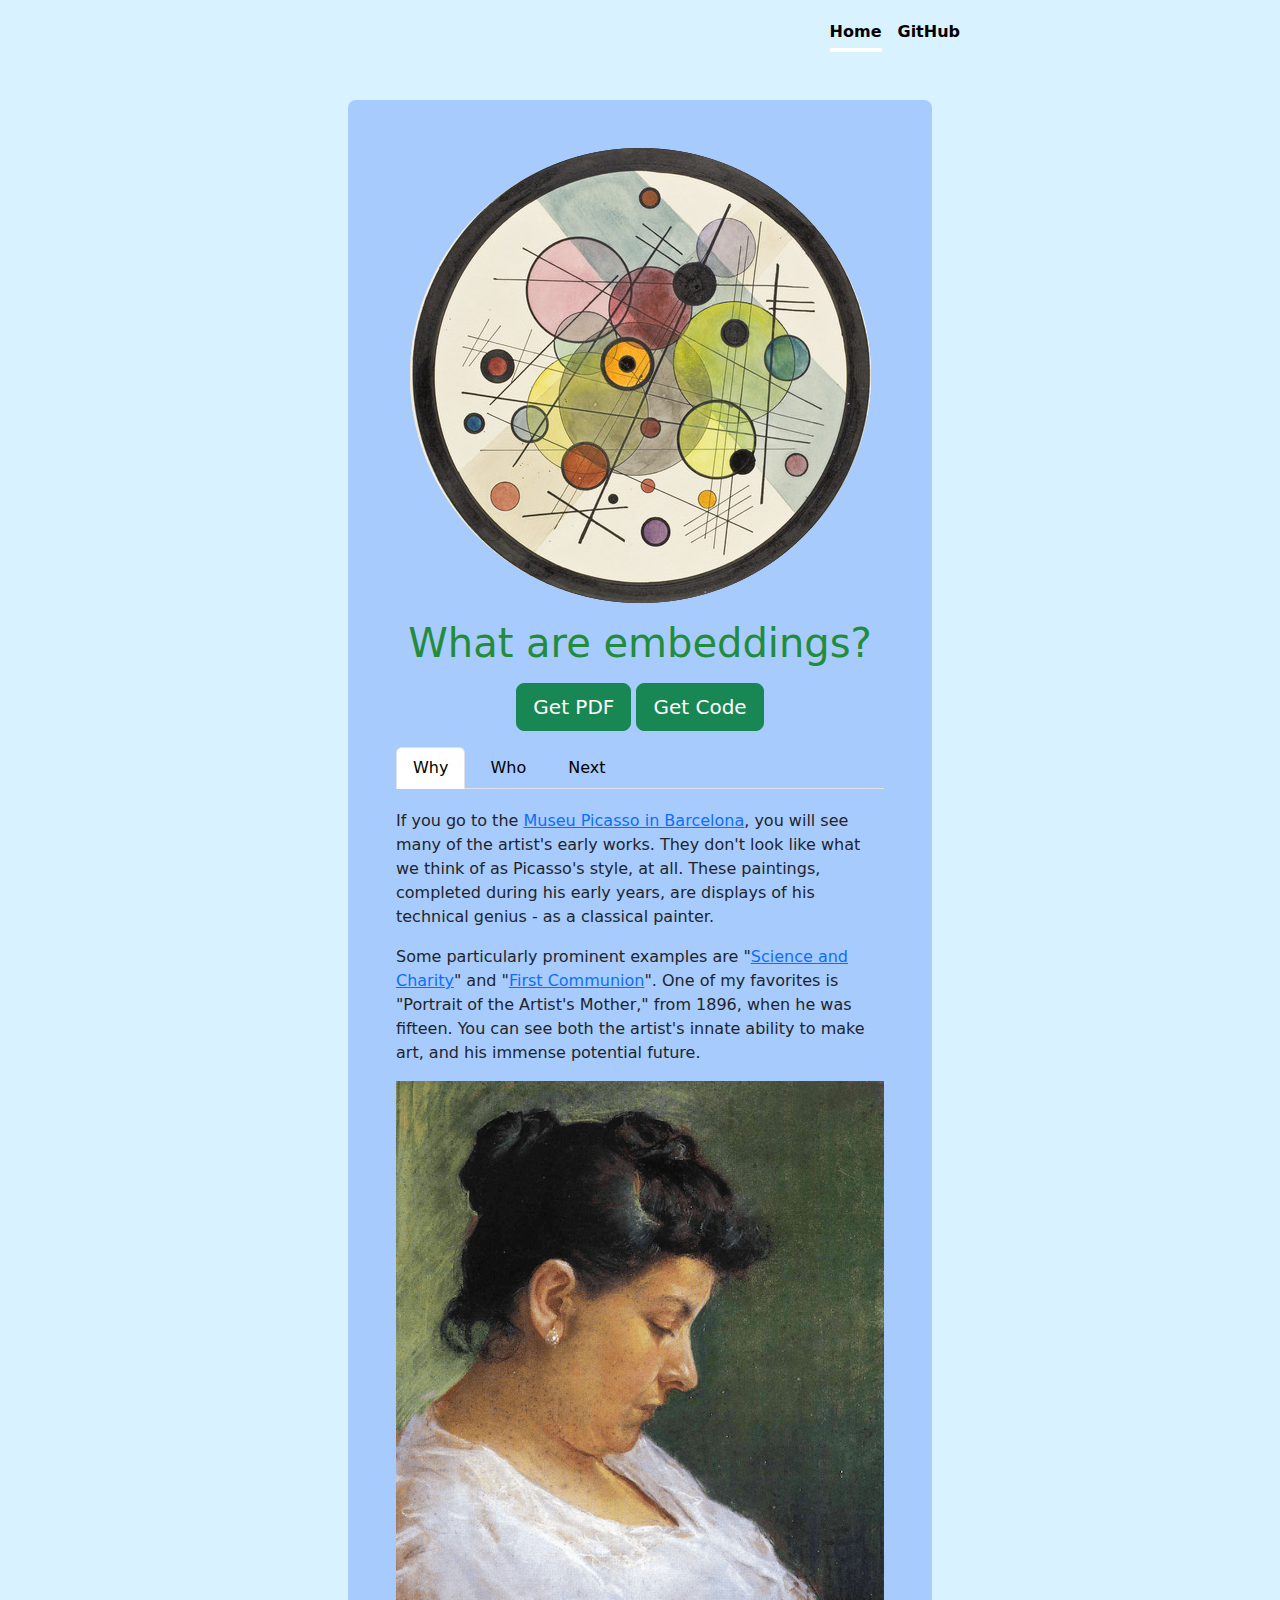
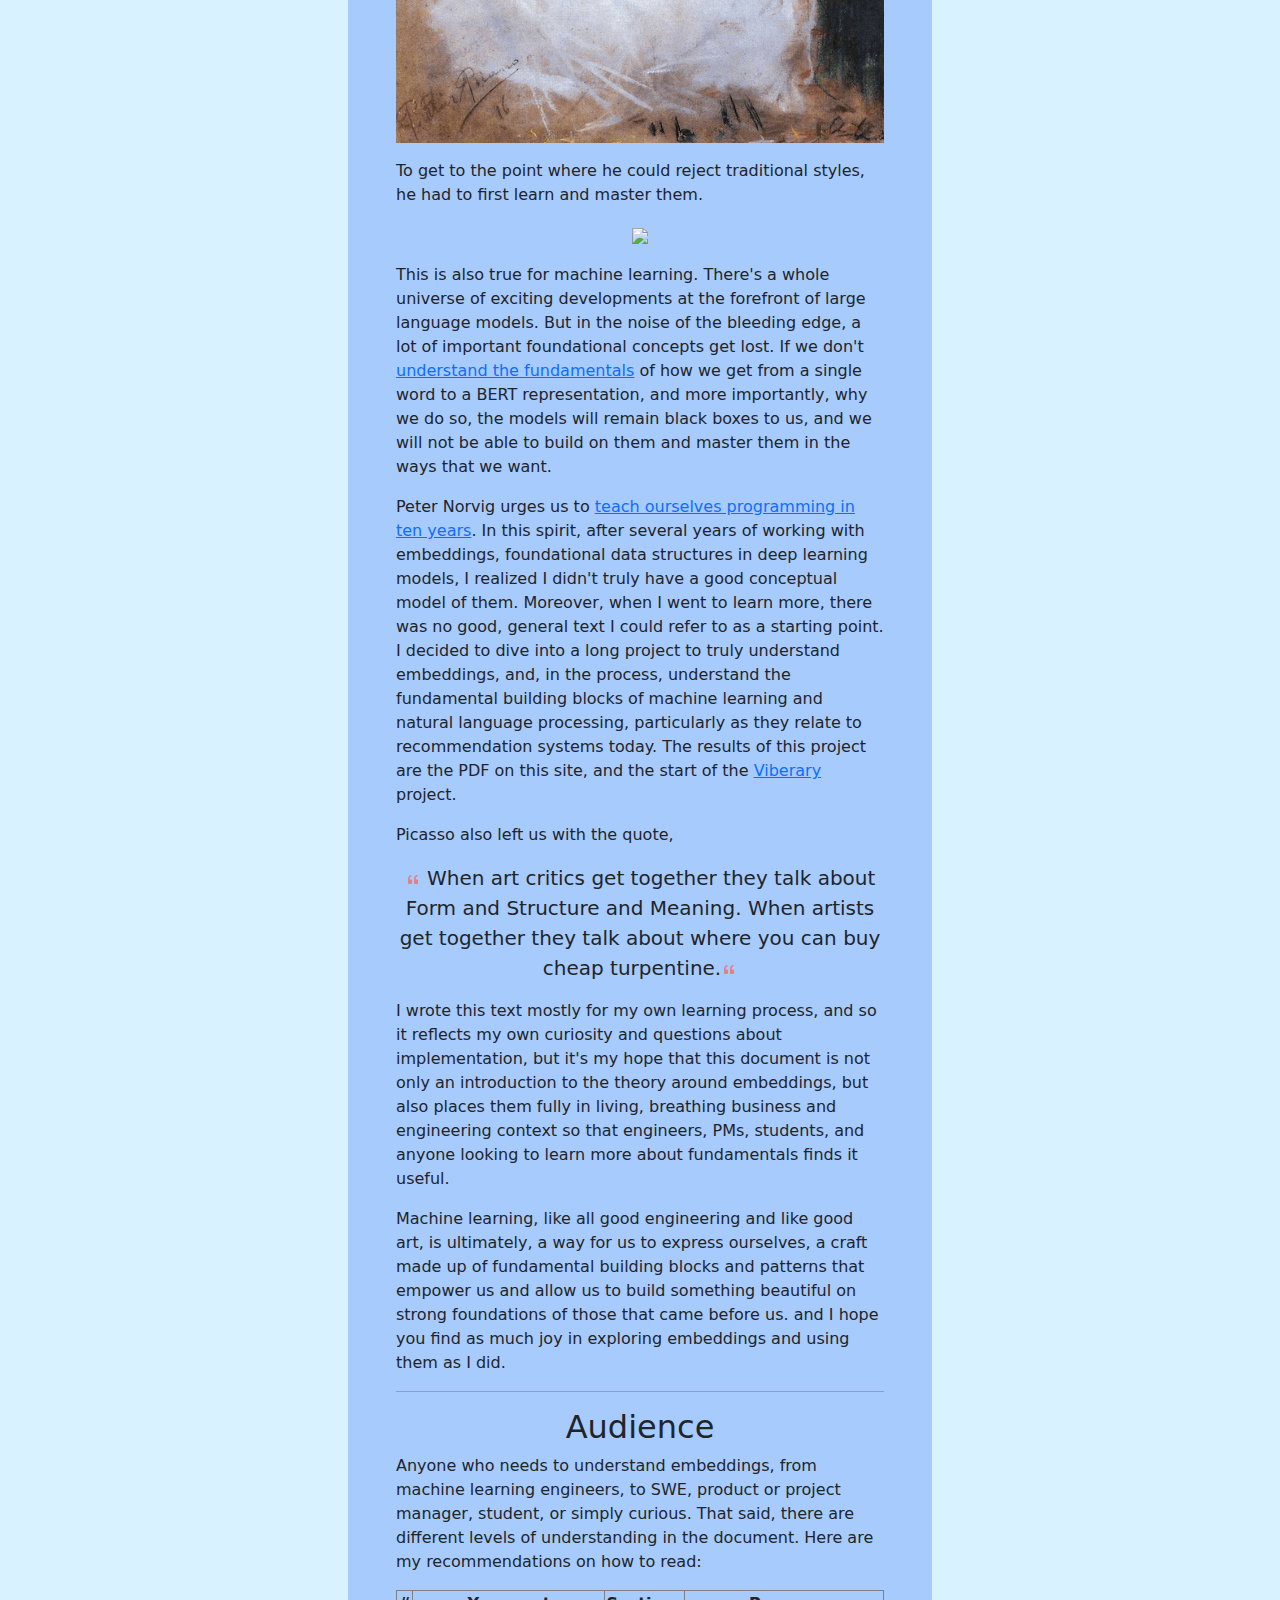
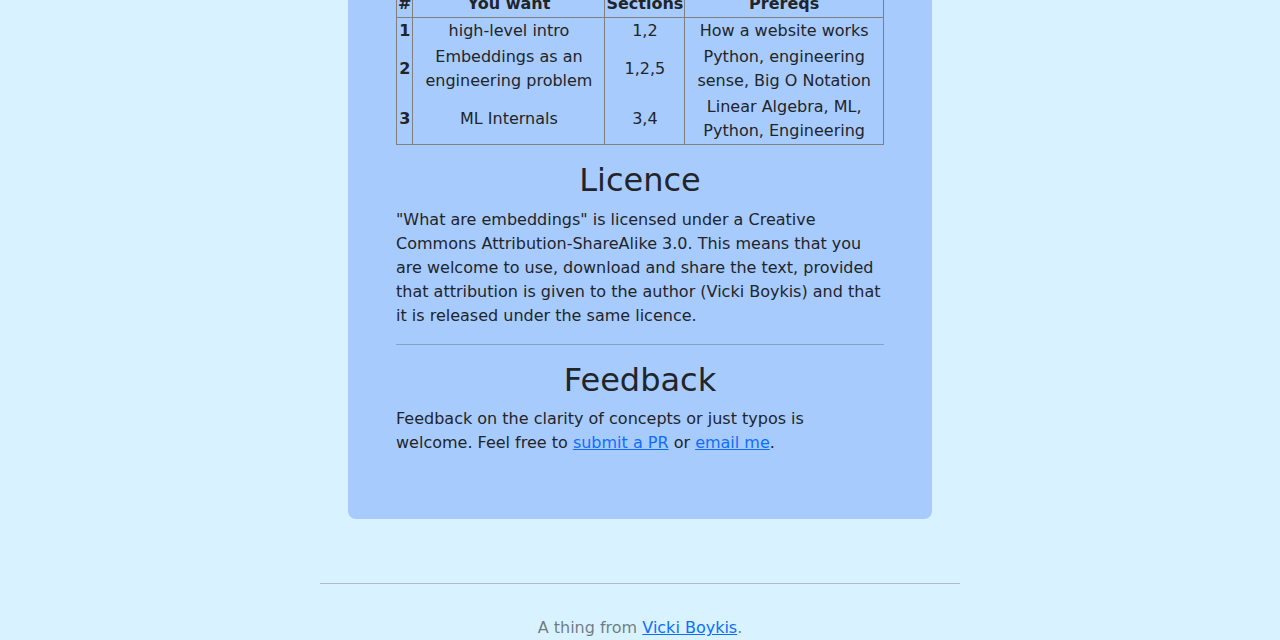
==== commit 5ee6fa7d: "light table" ====
--- a/docs/index.html
+++ b/docs/index.html
@@ -112,10 +112,6 @@
         td {
             white-space: normal !important;
             word-wrap: break-word;
-        }
-
-        table {
-            table-layout: fixed;
         }
     </style>
 
@@ -157,13 +153,13 @@
 
                     <ul class="nav nav-tabs gap-2">
                         <li class="nav-item">
-                            <a class="nav-link active" aria-current="page" href="index.html">Why?</a>
+                            <a class="nav-link active" aria-current="page" href="index.html">Why</a>
                         </li>
                         <li class="nav-item">
                             <a class="nav-link" href="about.html">Who</a>
                         </li>
                         <li class="nav-item">
-                            <a class="nav-link" href="next.html">Resources</a>
+                            <a class="nav-link" href="next.html">Next</a>
                         </li>
                     </ul>
 
@@ -198,7 +194,7 @@
                                 of exciting developments at the forefront of large language models. But in the noise of
                                 the bleeding edge, a lot of
                                 important
-                                things, including the foundational concepts. If we don't
+                                foundational concepts get lost. If we don't
                                 <a href="https://increment.com/software-architecture/architecture-for-generations/">
                                     understand the fundamentals</a> of how we get from a single word to a BERT
                                 representation, and more importantly, why we do so,
@@ -272,36 +268,36 @@
                                 the
                                 document. Here are my recommendations on how to read:
 
-                            <div class="table-responsive">
-                                <table class="table-responsive w-auto">
-                                    <<thead class="thead-light">>
+                            <div class="table-responsive table-bordered">
+                                <table class="table-responsive w-auto table-bordered">
+                                    <thead class="thead-dark">
                                         <tr>
                                             <th scope="col">#</th>
                                             <th scope="col">You want</th>
                                             <th scope="col">Sections</th>
                                             <th scope="col">Prereqs</th>
                                         </tr>
-                                        </thead>
-                                        <tbody>
-                                            <tr>
-                                                <th scope="row">1</th>
-                                                <td>a high level intro</td>
-                                                <td>1,2</td>
-                                                <td>How a website works,tech jargon </td>
-                                            </tr>
-                                            <tr>
-                                                <th scope="row">2</th>
-                                                <td>Embeddings as an engineering problem</td>
-                                                <td>1,2,5</td>
-                                                <td>Engineering background,some Python, tech jargon</td>
-                                            </tr>
-                                            <tr>
-                                                <th scope="row">3</th>
-                                                <td>Deep Internals</td>
-                                                <td>3,4</td>
-                                                <td>Linear Algebra, ML, Python</td>
-                                            </tr>
-                                        </tbody>
+                                    </thead>
+                                    <tbody>
+                                        <tr>
+                                            <th scope="row">1</th>
+                                            <td>high-level intro</td>
+                                            <td>1,2</td>
+                                            <td>How a website works </td>
+                                        </tr>
+                                        <tr>
+                                            <th scope="row">2</th>
+                                            <td>Embeddings as an engineering problem</td>
+                                            <td>1,2,5</td>
+                                            <td>Python, engineering sense, Big O Notation</td>
+                                        </tr>
+                                        <tr>
+                                            <th scope="row">3</th>
+                                            <td>ML Internals</td>
+                                            <td>3,4</td>
+                                            <td>Linear Algebra, ML, Python, Engineering</td>
+                                        </tr>
+                                    </tbody>
                                 </table>
                             </div>
 
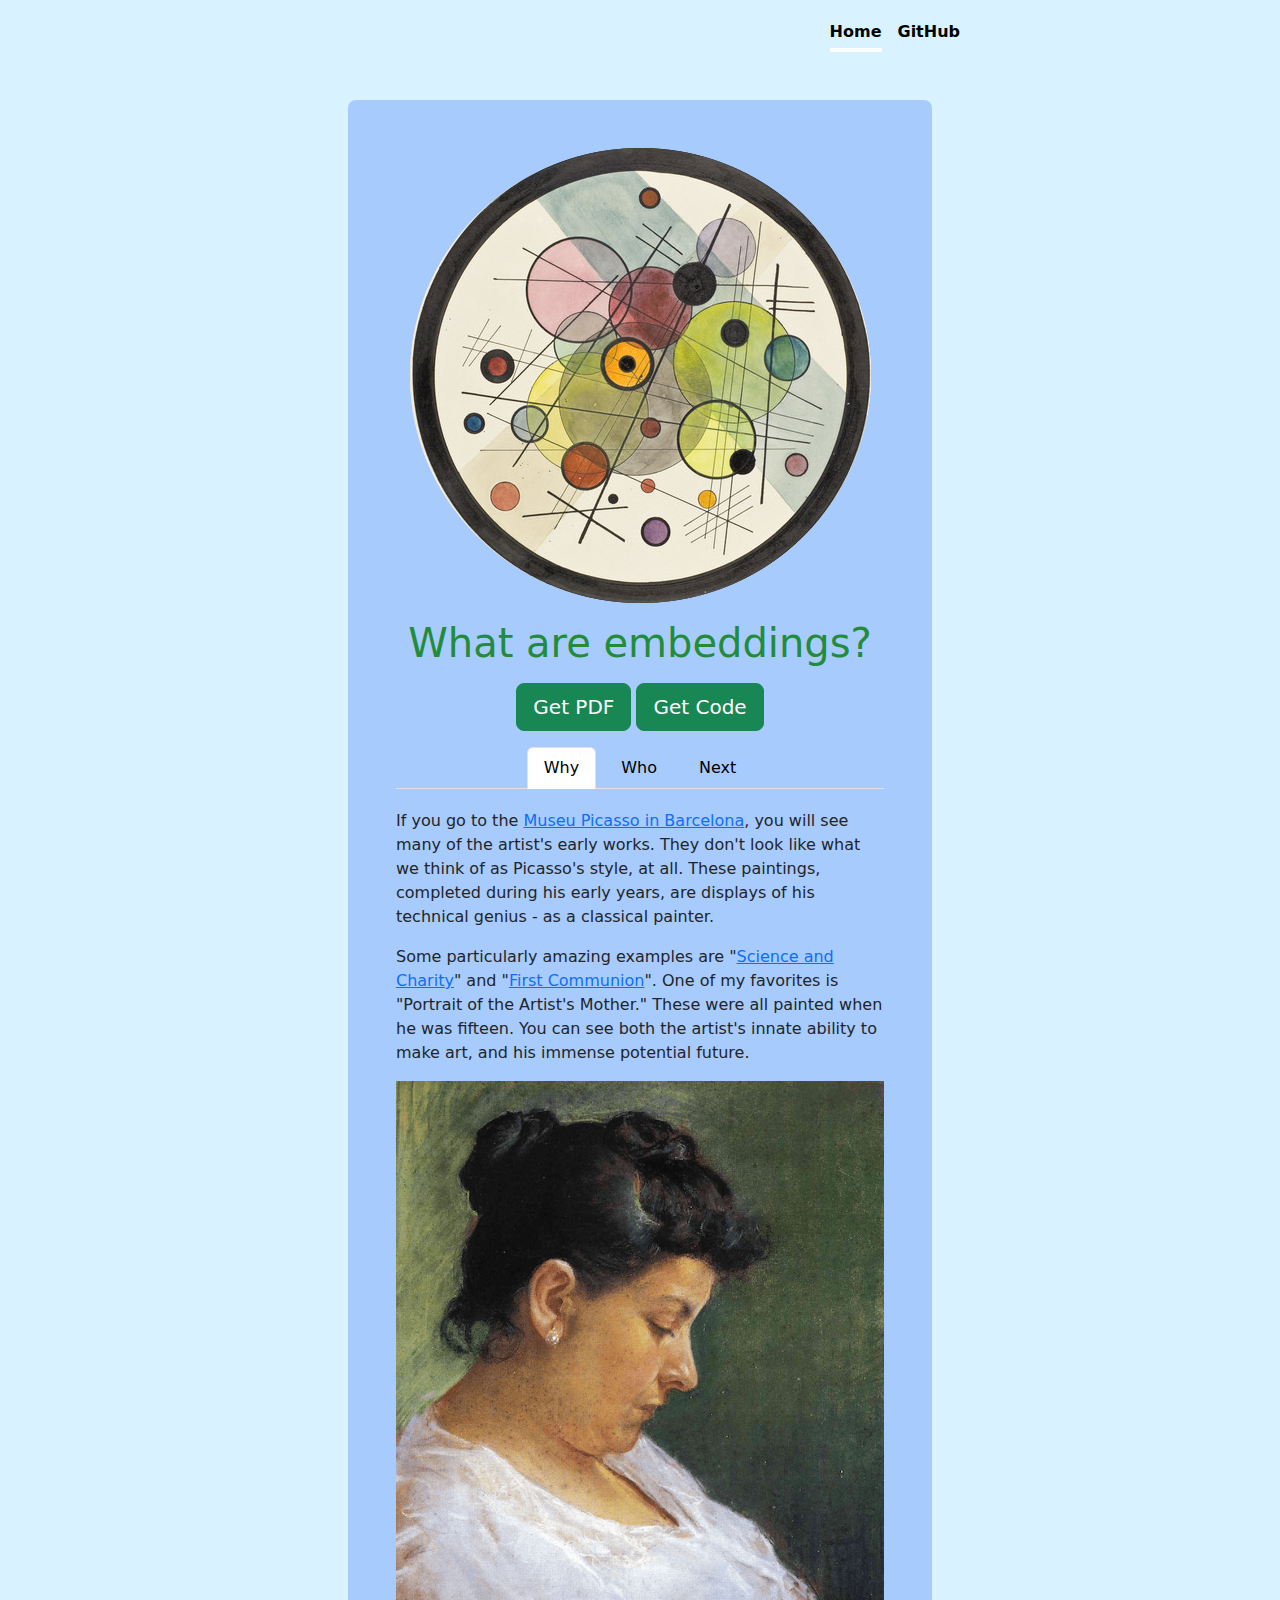
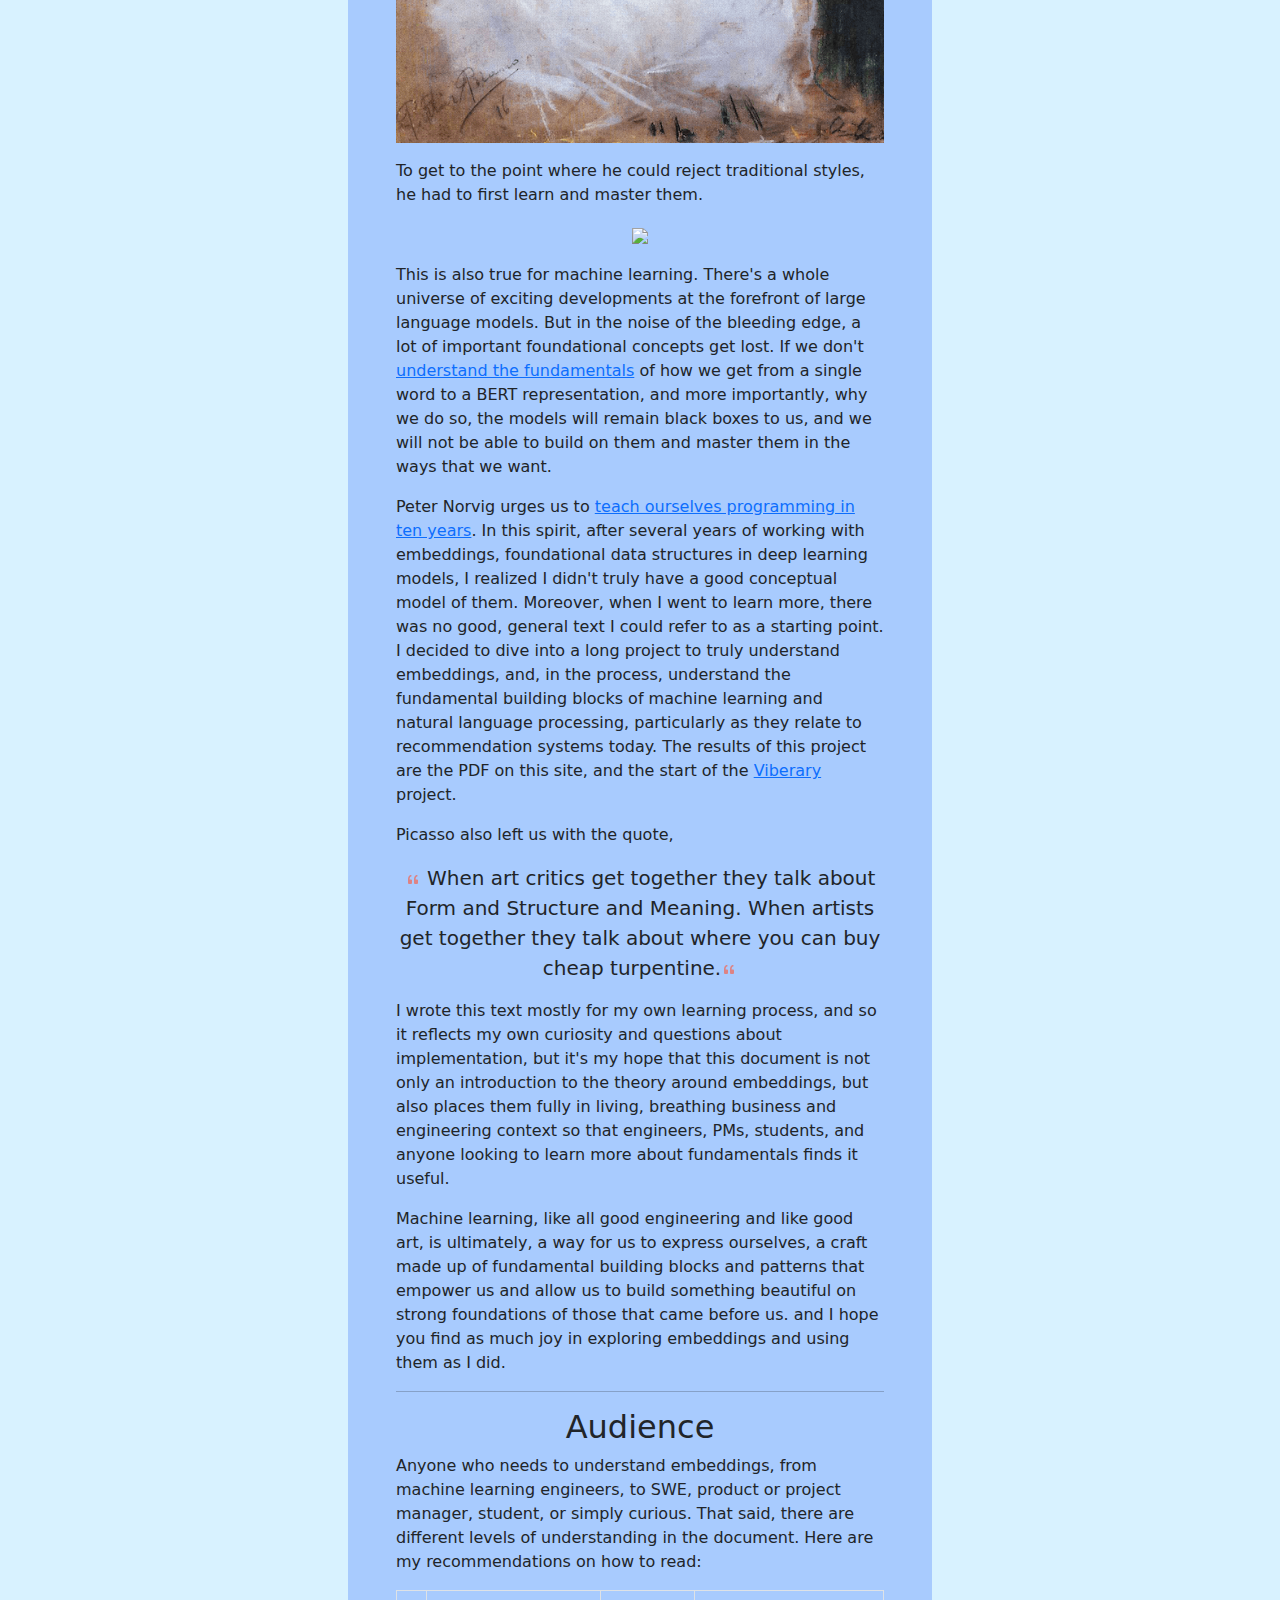
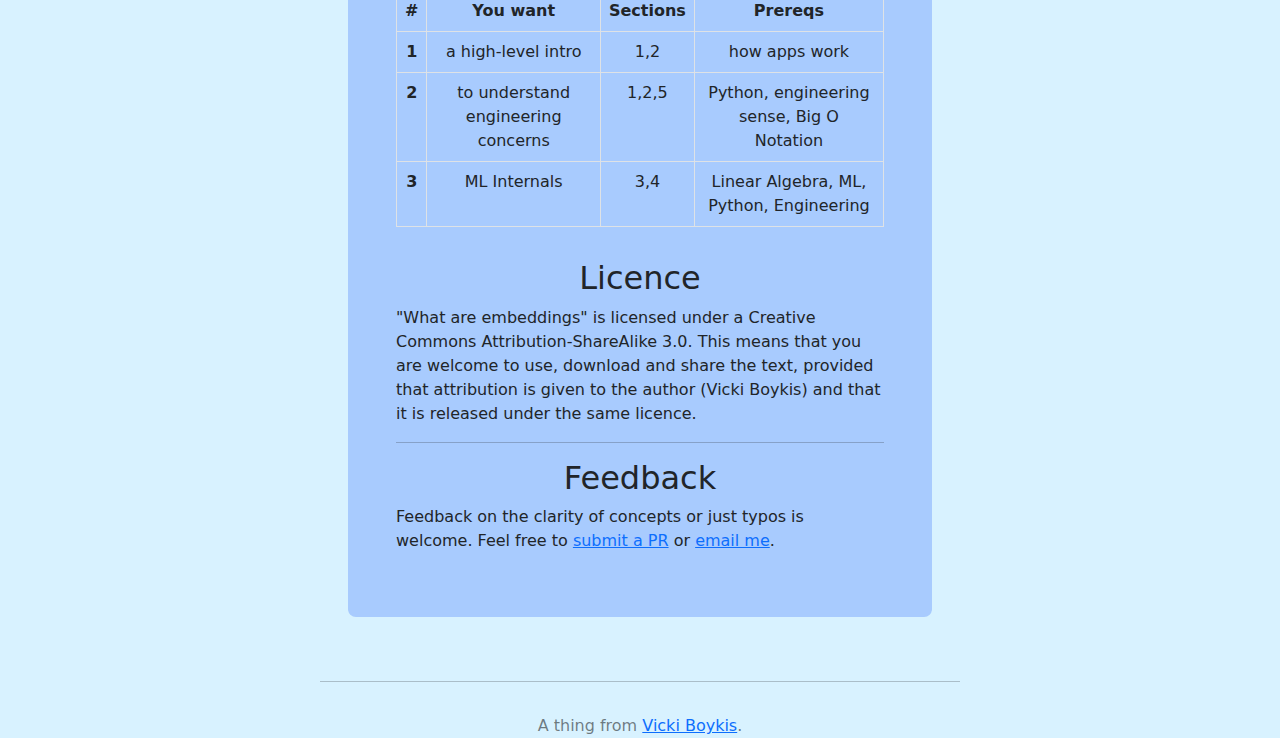
==== commit e06247b2: "embeddings" ====
--- a/docs/index.html
+++ b/docs/index.html
@@ -151,7 +151,7 @@
                     </div>
                     </p>
 
-                    <ul class="nav nav-tabs gap-2">
+                    <ul class="nav nav-tabs gap-2 justify-content-center">
                         <li class="nav-item">
                             <a class="nav-link active" aria-current="page" href="index.html">Why</a>
                         </li>
@@ -172,12 +172,13 @@
                                 Picasso's style, at all. These paintings, completed during his early years, are
                                 displays of his technical genius - as a classical painter. </p>
 
-                            <p class="left-align">Some particularly prominent examples are "<a
+                            <p class="left-align">Some particularly amazing examples are "<a
                                     href="https://en.wikipedia.org/wiki/Science_and_Charity">Science
                                     and Charity</a>" and "<a
                                     href="https://www.wikiart.org/en/pablo-picasso/first-communion-1896">First
                                     Communion</a>". One of my favorites is "Portrait of the
-                                Artist's Mother," from 1896, when he was fifteen. You can see both the artist's
+                                Artist's Mother." These were all painted when he was fifteen. You can see
+                                both the artist's
                                 innate ability to make art, and his immense potential future. </p>
 
                             <p><img src="assets/portrait.png" width="300"></p>
@@ -268,8 +269,8 @@
                                 the
                                 document. Here are my recommendations on how to read:
 
-                            <div class="table-responsive table-bordered">
-                                <table class="table-responsive w-auto table-bordered">
+                            <div class="table-responsive">
+                                <table class="table table-bordered">
                                     <thead class="thead-dark">
                                         <tr>
                                             <th scope="col">#</th>
@@ -281,13 +282,13 @@
                                     <tbody>
                                         <tr>
                                             <th scope="row">1</th>
-                                            <td>high-level intro</td>
+                                            <td>a high-level intro</td>
                                             <td>1,2</td>
-                                            <td>How a website works </td>
+                                            <td>how apps work </td>
                                         </tr>
                                         <tr>
                                             <th scope="row">2</th>
-                                            <td>Embeddings as an engineering problem</td>
+                                            <td>to understand engineering concerns</td>
                                             <td>1,2,5</td>
                                             <td>Python, engineering sense, Big O Notation</td>
                                         </tr>
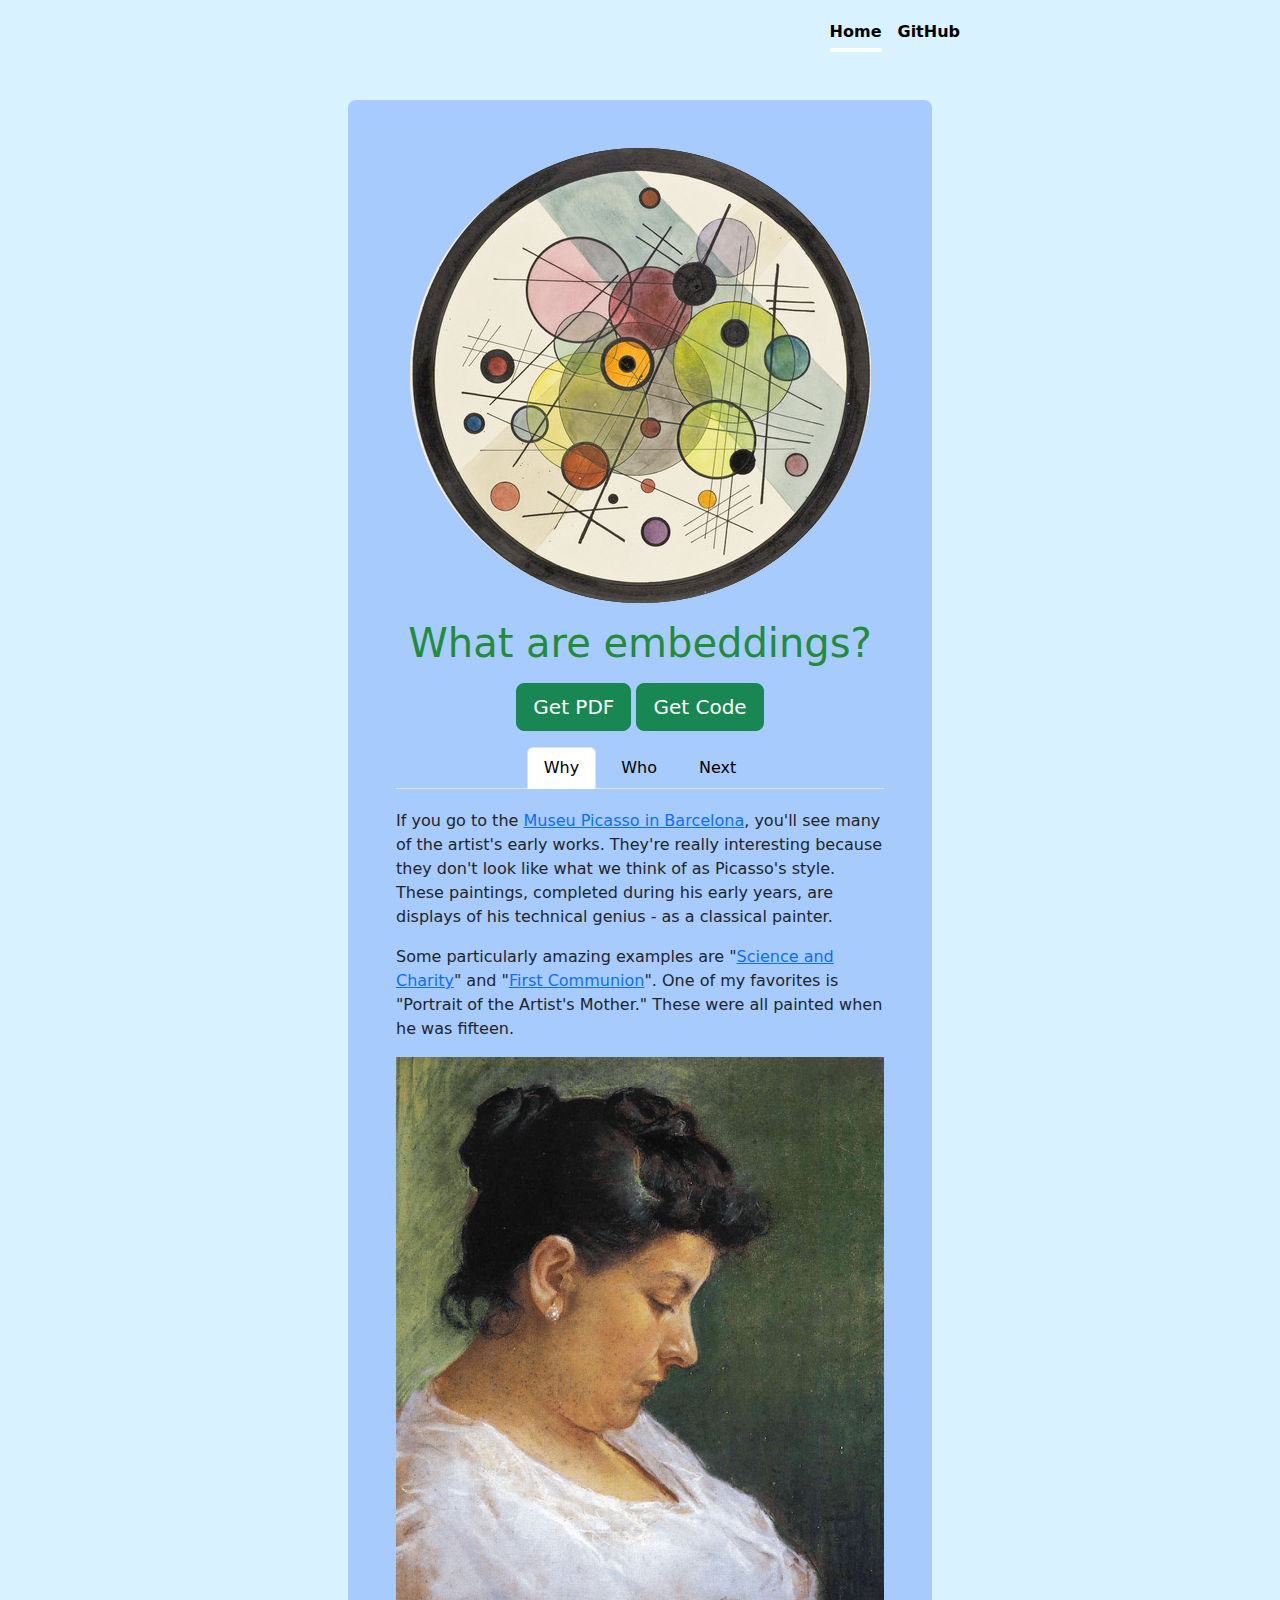
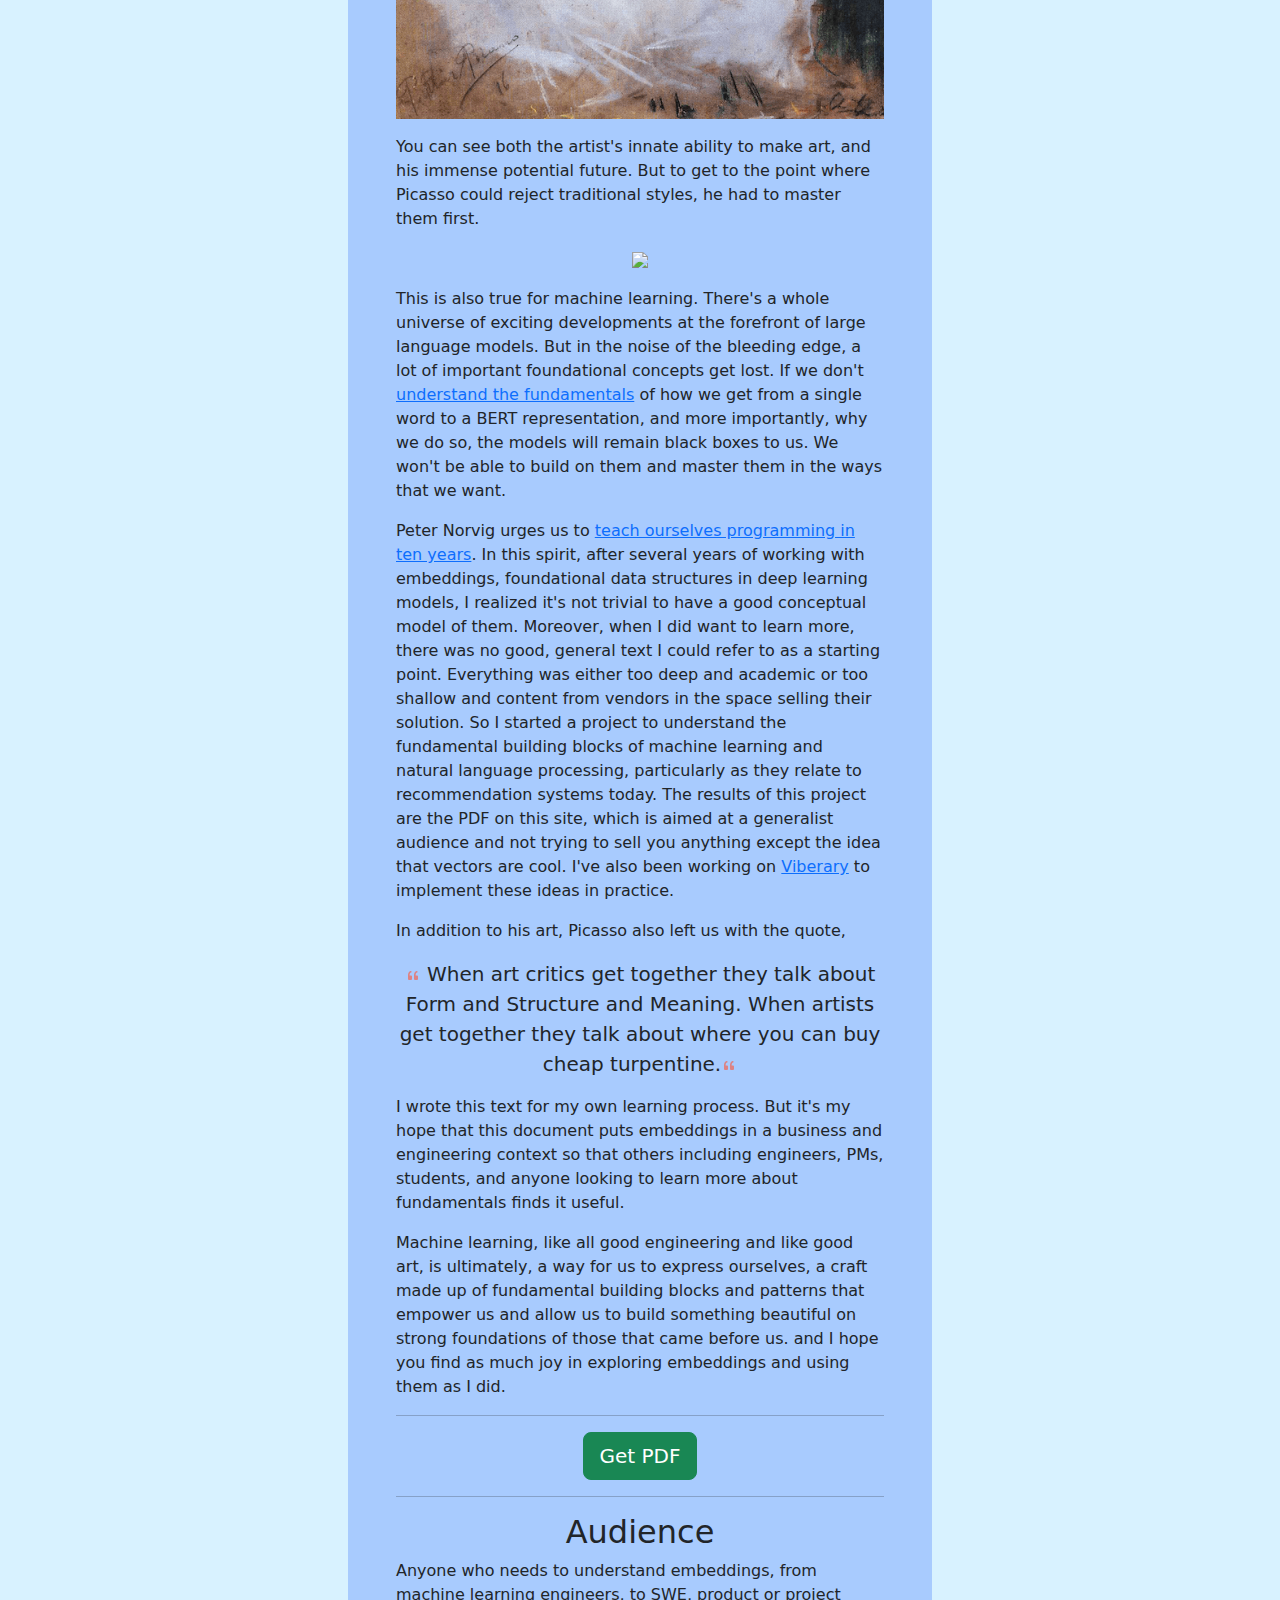
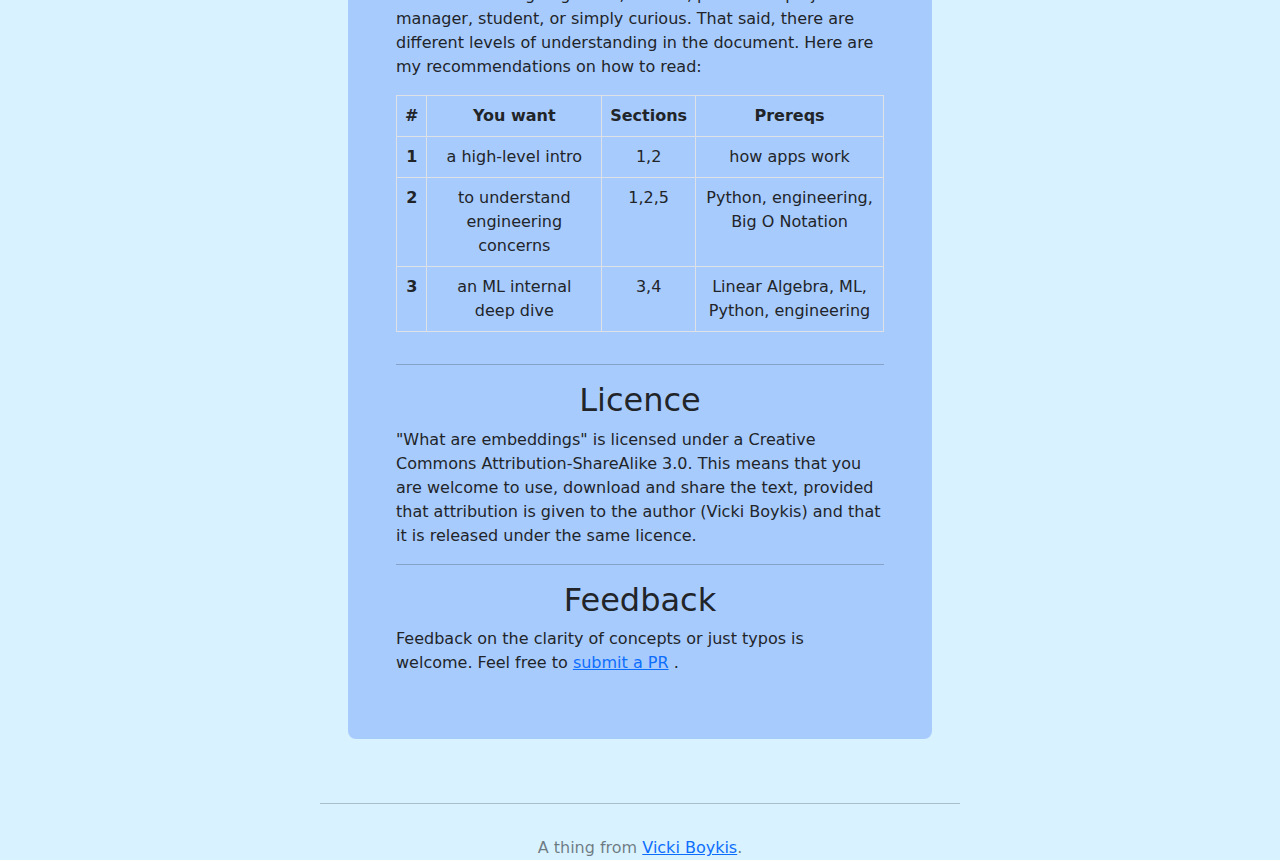
==== commit 72b3e581: "fix link" ====
--- a/docs/index.html
+++ b/docs/index.html
@@ -143,14 +143,16 @@
                     <p class="lead">
                     <div class="row">
                         <div class="col-md-12">
-                            <a href="https://github.com/veekaybee/what_are_embeddings/blob/main/embeddings.pdf" button
-                                type="button" class="btn btn-lg btn-success mb-2 mb-md-0">Get PDF</a>
+                            <a href="https://raw.githubusercontent.com/veekaybee/what_are_embeddings/main/embeddings.pdf"
+                                class="btn btn-lg btn-success mb-2 mb-md-0">Get PDF</a>
                             <a href="https://github.com/veekaybee/what_are_embeddings" button type="button"
                                 class="btn btn-lg btn-success">Get Code</a>
                         </div>
                     </div>
+
+
+                    <script src="https://stackpath.bootstrapcdn.com/bootstrap/4.3.1/js/bootstrap.min.js"></script>
                     </p>
-
                     <ul class="nav nav-tabs gap-2 justify-content-center">
                         <li class="nav-item">
                             <a class="nav-link active" aria-current="page" href="index.html">Why</a>
@@ -167,9 +169,10 @@
                     <div class="row custom-padding">
                         <div class="text-left gap-3">
                             <p class="left-align">If you go to the <a href="https://museupicassobcn.cat/en"> Museu
-                                    Picasso in Barcelona</a>, you
-                                will see many of the artist's early works. They don't look like what we think of as
-                                Picasso's style, at all. These paintings, completed during his early years, are
+                                    Picasso in Barcelona</a>, you'll
+                                see many of the artist's early works. They're really interesting because they don't look
+                                like what we think of as
+                                Picasso's style. These paintings, completed during his early years, are
                                 displays of his technical genius - as a classical painter. </p>
 
                             <p class="left-align">Some particularly amazing examples are "<a
@@ -177,14 +180,15 @@
                                     and Charity</a>" and "<a
                                     href="https://www.wikiart.org/en/pablo-picasso/first-communion-1896">First
                                     Communion</a>". One of my favorites is "Portrait of the
-                                Artist's Mother." These were all painted when he was fifteen. You can see
+                                Artist's Mother." These were all painted when he was fifteen. </p>
+
+                            <p><img src="assets/portrait.png" width="300"></p>
+
+                            <p class="left-align"> You can see
                                 both the artist's
-                                innate ability to make art, and his immense potential future. </p>
-
-                            <p><img src="assets/portrait.png" width="300"></p>
-
-                            <p class="left-align"> To get to the point where he could reject traditional styles, he had
-                                to first learn and master them.
+                                innate ability to make art, and his immense potential future. But to get to the point
+                                where Picasso could reject traditional styles, he had
+                                to master them first.
                             </p>
 
                             <p><img src="assets/yellow_hat.png" width="300"></p>
@@ -199,7 +203,7 @@
                                 <a href="https://increment.com/software-architecture/architecture-for-generations/">
                                     understand the fundamentals</a> of how we get from a single word to a BERT
                                 representation, and more importantly, why we do so,
-                                the models will remain black boxes to us, and we will not be able to build on them and
+                                the models will remain black boxes to us. We won't be able to build on them and
                                 master them in the ways
                                 that we want.
                             </p>
@@ -207,22 +211,23 @@
                             <p class="left-align"> Peter Norvig urges us to <a
                                     href="https://norvig.com/21-days.html">teach ourselves programming in ten
                                     years</a>. In this spirit, after several years of working with embeddings,
-                                foundational data structures in deep learning models,
-                                I realized I didn't truly have a good conceptual model of them. Moreover, when I
-                                went to learn more, there was no
-                                good, general text I could refer to as a starting point.
+                                foundational data structures in deep learning models, I realized it's not trivial to
+                                have a good conceptual model of them. Moreover, when I did
+                                want to learn more, there was no
+                                good, general text I could refer to as a starting point. Everything was either too deep
+                                and academic or too shallow and content from vendors in the space selling their
+                                solution.
                                 </a>
-                                I decided to dive into a long project to truly understand embeddings, and, in the
-                                process,
-                                understand the fundamental building
-                                blocks of machine learning and natural language processing, particularly as they
-                                relate to recommendation systems today. The results of this
-                                project are the PDF on this site,
-                                and the start of the <a href="http://viberary.pizza">Viberary</a> project. </p>
-
-                            <p class=" left-align"> Picasso also left us with the quote,
+                                So I started a project to understand the
+                                fundamental building blocks of machine learning and natural language processing,
+                                particularly as they relate to recommendation systems today. The results of this
+                                project are the PDF on this site, which is aimed at a generalist audience and not trying
+                                to sell you anything except the idea that vectors are cool. I've also been working on <a
+                                    href="http://viberary.pizza">Viberary</a> to implement these ideas in practice.</p>
+
+                            <p class=" left-align"> In addition to his art, Picasso also left us with the quote,
                             <blockquote class="blockquote"><svg xmlns="http://www.w3.org/2000/svg" width="16"
-                                    height="16" fill="currentColor" class="bi bi-quote" viewBox="0 0 16 16">
+                                    height="16" fill="currentColor" class="bi bi-chat-right-quote" viewBox="0 0 16 16">
                                     <path
                                         d="M12 12a1 1 0 0 0 1-1V8.558a1 1 0 0 0-1-1h-1.388c0-.351.021-.703.062-1.054.062-.372.166-.703.31-.992.145-.29.331-.517.559-.683.227-.186.516-.279.868-.279V3c-.579 0-1.085.124-1.52.372a3.322 3.322 0 0 0-1.085.992 4.92 4.92 0 0 0-.62 1.458A7.712 7.712 0 0 0 9 7.558V11a1 1 0 0 0 1 1h2Zm-6 0a1 1 0 0 0 1-1V8.558a1 1 0 0 0-1-1H4.612c0-.351.021-.703.062-1.054.062-.372.166-.703.31-.992.145-.29.331-.517.559-.683.227-.186.516-.279.868-.279V3c-.579 0-1.085.124-1.52.372a3.322 3.322 0 0 0-1.085.992 4.92 4.92 0 0 0-.62 1.458A7.712 7.712 0 0 0 3 7.558V11a1 1 0 0 0 1 1h2Z" />
                                 </svg>
@@ -232,19 +237,16 @@
                                 together
                                 they talk about where you can buy cheap turpentine.<svg
                                     xmlns="http://www.w3.org/2000/svg" width="16" height="16" fill="currentColor"
-                                    class="bi bi-quote" viewBox="0 0 16 16">
+                                    class="bi bi-chat-left-quote" viewBox="0 0 16 16">
                                     <path
                                         d="M12 12a1 1 0 0 0 1-1V8.558a1 1 0 0 0-1-1h-1.388c0-.351.021-.703.062-1.054.062-.372.166-.703.31-.992.145-.29.331-.517.559-.683.227-.186.516-.279.868-.279V3c-.579 0-1.085.124-1.52.372a3.322 3.322 0 0 0-1.085.992 4.92 4.92 0 0 0-.62 1.458A7.712 7.712 0 0 0 9 7.558V11a1 1 0 0 0 1 1h2Zm-6 0a1 1 0 0 0 1-1V8.558a1 1 0 0 0-1-1H4.612c0-.351.021-.703.062-1.054.062-.372.166-.703.31-.992.145-.29.331-.517.559-.683.227-.186.516-.279.868-.279V3c-.579 0-1.085.124-1.52.372a3.322 3.322 0 0 0-1.085.992 4.92 4.92 0 0 0-.62 1.458A7.712 7.712 0 0 0 3 7.558V11a1 1 0 0 0 1 1h2Z" />
                                 </svg></blockquote>
                             </p>
-                            <p class=" left-align"> I wrote this text mostly for my own learning process, and so it
-                                reflects my own curiosity and questions about implementation, but it's my
+                            <p class=" left-align"> I wrote this text for my own learning process. But it's my
                                 hope that this
-                                document
-                                is not
-                                only an introduction to the theory around embeddings, but also places them fully in
-                                living, breathing
-                                business and engineering context so that engineers, PMs, students, and anyone
+                                document puts embeddings in a business and engineering context so that others including
+                                engineers, PMs, students, and
+                                anyone
                                 looking to
                                 learn more about
                                 fundamentals finds it useful.</p>
@@ -256,6 +258,11 @@
                                 beautiful on strong foundations of those that came before us. and I hope you find as
                                 much joy in exploring embeddings and using them
                                 as I did.</p>
+
+                            <hr>
+
+                            <a href="https://raw.githubusercontent.com/veekaybee/what_are_embeddings/main/embeddings.pdf"
+                                class="btn btn-lg btn-success mb-2 mb-md-0">Get PDF</a>
 
                             <hr>
 
@@ -290,18 +297,18 @@
                                             <th scope="row">2</th>
                                             <td>to understand engineering concerns</td>
                                             <td>1,2,5</td>
-                                            <td>Python, engineering sense, Big O Notation</td>
+                                            <td>Python, engineering, Big O Notation</td>
                                         </tr>
                                         <tr>
                                             <th scope="row">3</th>
-                                            <td>ML Internals</td>
+                                            <td> an ML internal deep dive</td>
                                             <td>3,4</td>
-                                            <td>Linear Algebra, ML, Python, Engineering</td>
+                                            <td>Linear Algebra, ML, Python, engineering</td>
                                         </tr>
                                     </tbody>
                                 </table>
                             </div>
-
+                            <hr>
                             <p class="left-align">
                             <h2>Licence </h2>
 
@@ -321,8 +328,7 @@
 
                             <p class="left-align">Feedback on the clarity of concepts or just typos is welcome. Feel
                                 free to <a href="https://github.com/veekaybee/what_are_embeddings">submit a PR</a>
-                                or
-                                <a href="mailto:vickiboykis@gmail.com">email me</a>.
+                                .
                             </p>
 
 
